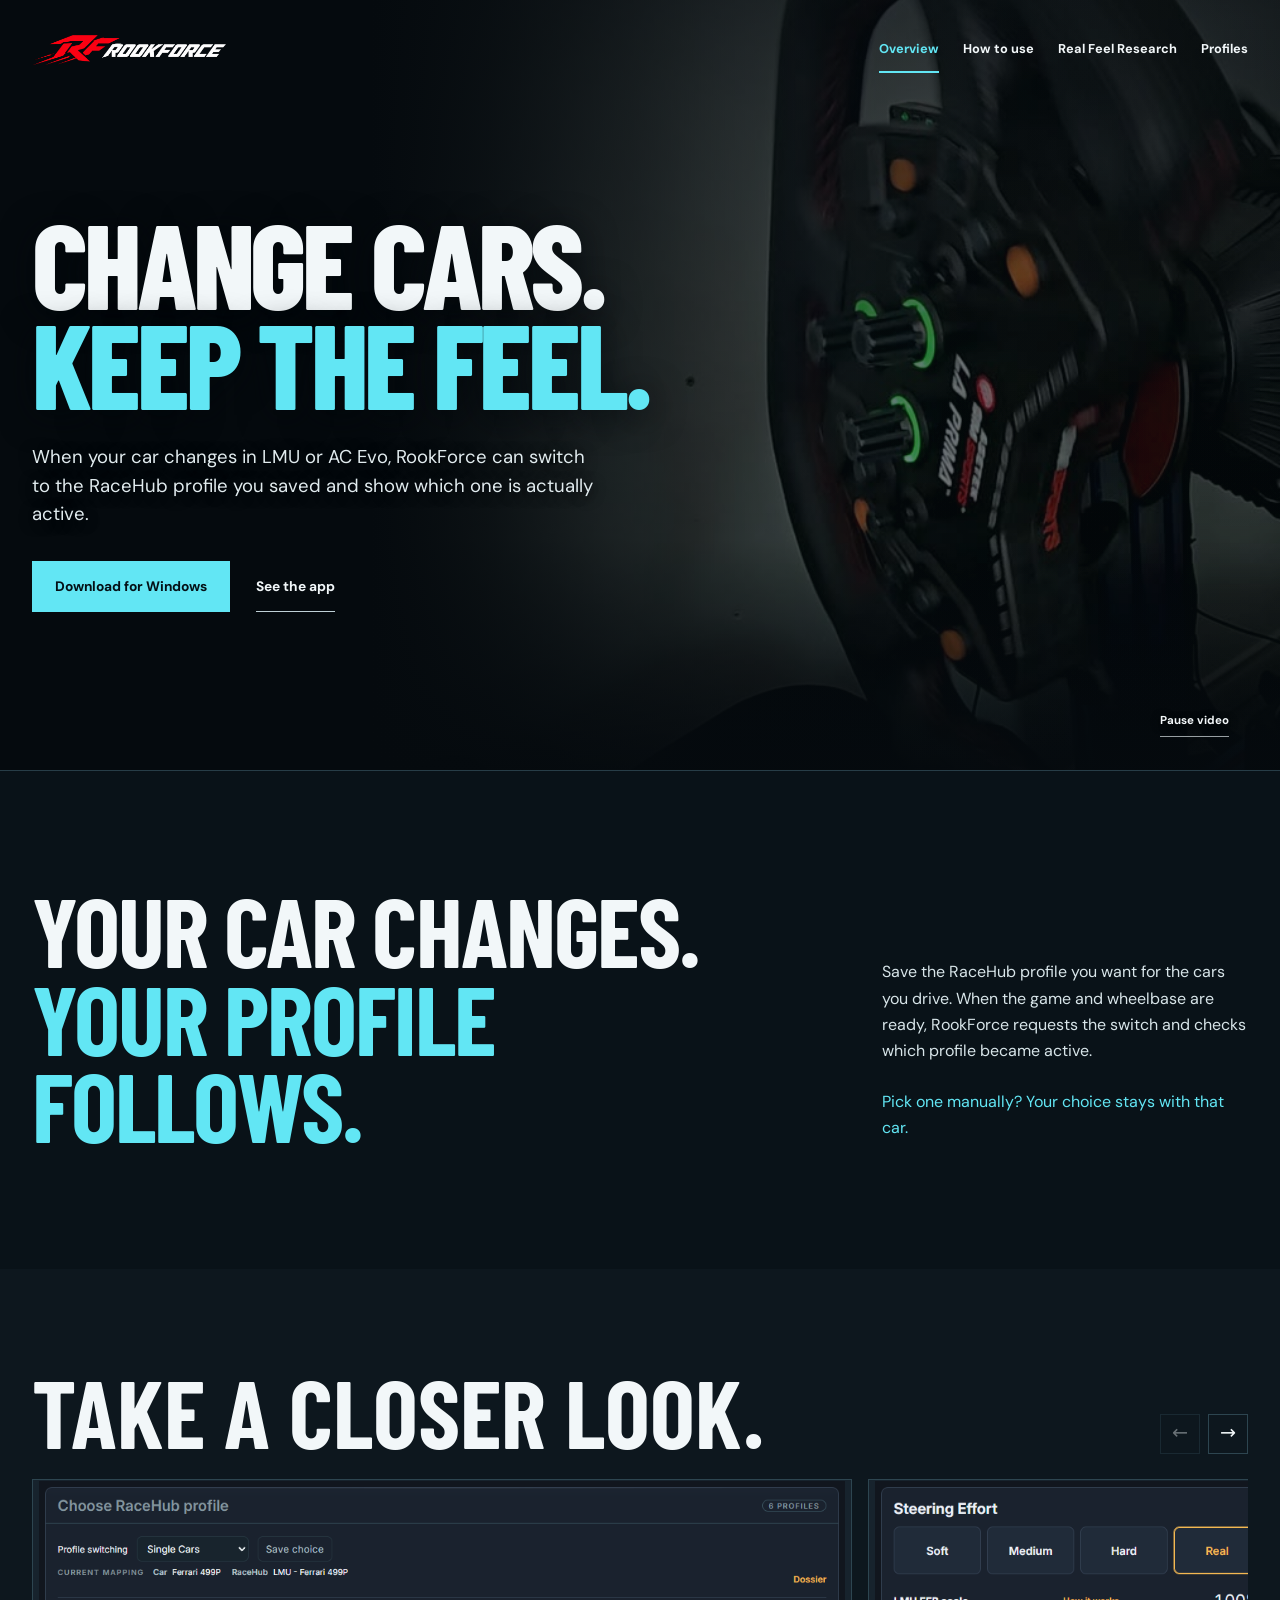
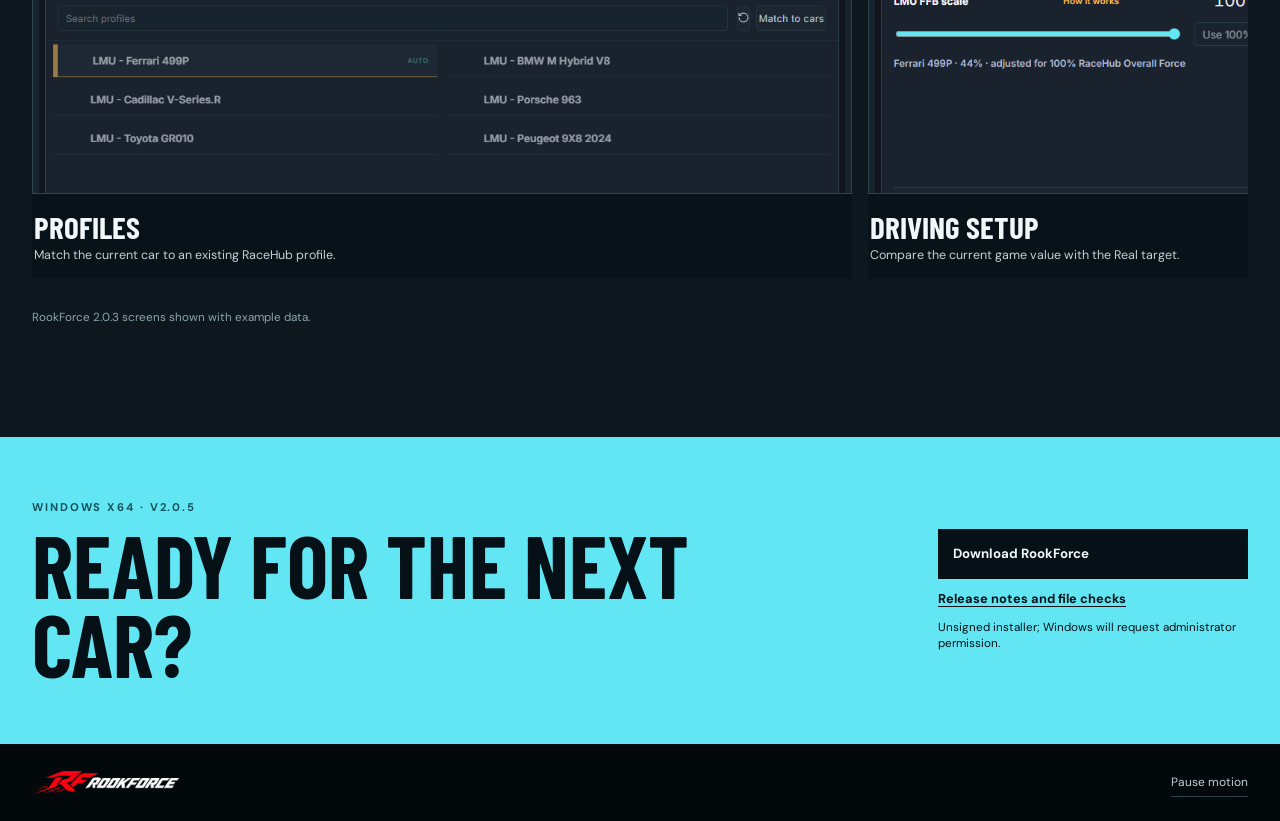
==== index.html @ 8b90cf7a "Release RookForce 2.0.5 download" ====
<!doctype html>
<html lang="en">
<head>
  <meta charset="utf-8">
  <meta name="viewport" content="width=device-width, initial-scale=1">
  <meta name="theme-color" content="#050a0e">
  <meta name="description" content="RookForce follows your car in LMU and AC Evo, switches to the RaceHub profile you saved when eligible, and checks what is active.">
  <title>RookForce — change cars, keep the feel</title>
  <link rel="icon" href="assets/favicon.svg" type="image/svg+xml">
  <link rel="stylesheet" href="styles.css">
  <link rel="stylesheet" href="research.css">
  <script src="story.js" defer></script>
</head>
<body>
  <a class="skip-link" href="#main">Skip to content</a>
  <header class="site-header">
    <div class="wrap header-inner">
      <a class="brand" href="#top" aria-label="RookForce, back to top"><img src="assets/rookforce-logo.png" width="1474" height="248" alt="RookForce"></a>
      <nav class="site-nav" aria-label="Main navigation"><a href="index.html" aria-current="page">Overview</a><a href="guide.html">How to use</a><a href="research.html">Real Feel Research</a><a href="profiles.html">Profiles</a></nav>
    </div>
  </header>

  <main id="main">
    <section class="hero" id="top" aria-labelledby="hero-title">
      <div class="hero-film">
        <video class="hero-video" muted loop playsinline preload="metadata" poster="assets/wheel-response-poster.jpg" aria-label="Owner-recorded steering wheel movement">
          <source src="assets/wheel-response-owner.mp4" type="video/mp4">
          Your browser cannot play this video.
        </video>
        <button class="film-toggle" type="button" aria-label="Play wheel video">Play video</button>
      </div>
      <div class="wrap hero-content">
        <div class="hero-copy">
          <h1 id="hero-title">Change cars.<br><em>Keep the feel.</em></h1>
          <p class="hero-summary">When your car changes in LMU or AC Evo, RookForce can switch to the RaceHub profile you saved and show which one is actually active.</p>
          <div class="hero-actions">
            <a class="button-primary" href="#download">Download for Windows</a>
            <a class="button-quiet" href="#workspace">See the app</a>
          </div>
        </div>
      </div>
    </section>

    <section class="switcher-section" id="auto-switcher" aria-labelledby="switcher-title">
      <div class="wrap switcher-inner">
        <h2 id="switcher-title">Your car changes.<br><em>Your profile follows.</em></h2>
        <div class="switcher-copy">
          <p>Save the RaceHub profile you want for the cars you drive. When the game and wheelbase are ready, RookForce requests the switch and checks which profile became active.</p>
          <p>Pick one manually? Your choice stays with that car.</p>
        </div>
      </div>
    </section>

    <section class="workspace-section" id="workspace" aria-labelledby="workspace-title">
      <div class="wrap">
        <div class="section-heading workspace-heading">
          <div><h2 id="workspace-title">Take a closer look.</h2></div>
          <div class="rail-controls">
            <button class="rail-button" type="button" data-direction="-1" aria-label="Previous screenshots">←</button>
            <button class="rail-button" type="button" data-direction="1" aria-label="Next screenshots">→</button>
          </div>
        </div>
        <div class="screenshot-rail" role="region" aria-label="RookForce screenshots" tabindex="0">
          <figure class="shot-card">
            <button class="shot-open" type="button" aria-label="View Profiles screenshot"><img src="assets/capture-profiles-2.0.3.png" width="1080" height="504" alt="Profiles screen with Single Cars selected and an example Ferrari 499P mapping" loading="lazy"></button>
            <figcaption><h3>Profiles</h3><p>Match the current car to an existing RaceHub profile.</p></figcaption>
          </figure>
          <figure class="shot-card">
            <button class="shot-open" type="button" aria-label="View Driving setup screenshot"><img src="assets/capture-driving-2.0.3.png" width="1080" height="504" alt="Driving setup showing Real steering effort and the LMU force feedback scale" loading="lazy"></button>
            <figcaption><h3>Driving setup</h3><p>Compare the current game value with the Real target.</p></figcaption>
          </figure>
          <figure class="shot-card">
            <button class="shot-open" type="button" aria-label="View Hardware screenshot"><img src="assets/capture-hardware-2.0.3.png" width="1080" height="498" alt="Hardware view showing connected devices and Forte wheelbase settings" loading="lazy"></button>
            <figcaption><h3>Hardware</h3><p>Check connected devices and wheelbase settings.</p></figcaption>
          </figure>
          <figure class="shot-card">
            <button class="shot-open" type="button" aria-label="View Game settings screenshot"><img src="assets/capture-game-settings-2.0.3.png" width="1080" height="316" alt="LMU Game settings with force feedback smoothing, CSV tools, and Overrides" loading="lazy"></button>
            <figcaption><h3>Game settings</h3><p>Review LMU values, edit recommendations via CSV, or set effect overrides.</p></figcaption>
          </figure>
        </div>
        <p class="gallery-note">RookForce 2.0.3 screens shown with example data.</p>
      </div>
    </section>

    <section class="download-section" id="download" aria-labelledby="download-title">
      <div class="wrap download-inner">
        <div><span class="download-eyebrow">Windows x64 · v2.0.5</span><h2 id="download-title">Ready for the next car?</h2></div>
        <div class="download-action">
          <a class="download-primary" href="https://github.com/convexrook2/RookForce-Releases/releases/download/v2.0.5/RookForce-Setup-2.0.5.exe">Download RookForce</a>
          <a class="release-link" href="https://github.com/convexrook2/RookForce-Releases/releases/tag/v2.0.5">Release notes and file checks</a>
          <p>Unsigned installer; Windows will request administrator permission.</p>
        </div>
      </div>
    </section>
  </main>
  <dialog class="image-modal" aria-labelledby="modal-title" aria-describedby="modal-description">
    <div class="modal-bar">
      <div><span class="eyebrow">Screenshot <span id="modal-count"></span></span><h2 id="modal-title"></h2></div>
      <button class="modal-close" type="button" aria-label="Close screenshot">×</button>
    </div>
    <div class="modal-image-stage"><img class="modal-image" alt=""></div>
    <div class="modal-bottom">
      <p id="modal-description"></p>
      <div class="modal-actions">
        <button class="modal-zoom" type="button" aria-pressed="false">Zoom in</button>
        <button class="modal-prev" type="button" aria-label="Previous screenshot">←</button>
        <button class="modal-next" type="button" aria-label="Next screenshot">→</button>
      </div>
    </div>
  </dialog>
  <footer class="site-footer">
    <div class="wrap footer-inner">
      <a class="footer-brand" href="#top" aria-label="RookForce, back to top"><img src="assets/rookforce-logo.png" width="1474" height="248" alt="RookForce"></a>
      <button class="motion-toggle" type="button" aria-pressed="false">Pause motion</button>
    </div>
  </footer>
</body>
</html>
---- styles.css ----
@font-face{font-family:'Barlow Condensed';src:url('assets/barlow-condensed-500.woff2') format('woff2');font-weight:500;font-display:swap}
@font-face{font-family:'Barlow Condensed';src:url('assets/barlow-condensed-600.woff2') format('woff2');font-weight:600;font-display:swap}
@font-face{font-family:'Barlow Condensed';src:url('assets/barlow-condensed-700.woff2') format('woff2');font-weight:700;font-display:swap}
@font-face{font-family:'Barlow Condensed';src:url('assets/barlow-condensed-800.woff2') format('woff2');font-weight:800;font-display:swap}
@font-face{font-family:'DM Sans';src:url('assets/dm-sans-latin.woff2') format('woff2');font-weight:400 700;font-display:swap}

:root{color-scheme:dark;--canvas:#050a0e;--surface:#0d171e;--line:#2d4550;--signal:#62e6f4;--text:#f2f7f9;--secondary:#bfd0d6;--muted:#8da5ae;--max:1320px;font-family:'DM Sans',system-ui,sans-serif}
*{box-sizing:border-box}
html{scroll-behavior:smooth}
body{min-width:320px;margin:0;overflow-x:hidden;background:var(--canvas);color:var(--text);line-height:1.5}
img{max-width:100%}
a{color:inherit}
button{font:inherit}
:focus-visible{outline:3px solid #a6f3fb;outline-offset:4px}
.skip-link{position:fixed;z-index:100;top:12px;left:12px;padding:10px 15px;transform:translateY(-160%);background:var(--signal);color:var(--canvas);font-weight:700}
.skip-link:focus{transform:none}
.wrap{width:min(var(--max),calc(100% - 64px));margin-inline:auto}
.eyebrow,.download-eyebrow{display:block;color:var(--signal);font-size:.7rem;font-weight:700;letter-spacing:.17em;text-transform:uppercase}
h1,h2,h3,p{margin-top:0}
h1,h2,h3{font-family:'Barlow Condensed','Arial Narrow',Impact,sans-serif;line-height:.9;text-transform:uppercase}
h1 em{color:var(--signal);font-style:normal}
.site-header{position:absolute;inset:0 0 auto;z-index:10}
.header-inner{display:flex;align-items:center;min-height:100px}
.brand{display:block;width:195px;flex:none}
.brand img,.footer-brand img{display:block;width:100%;height:auto}
.release-link:hover{color:#0a6874}

.hero{position:relative;isolation:isolate;overflow:hidden;background:#050a0e}
.hero-content{position:relative;z-index:2;display:flex;align-items:center;min-height:min(770px,95vh);padding-top:155px;padding-bottom:100px;pointer-events:none}
.hero-copy{max-width:970px;pointer-events:auto}
.hero h1{margin:0 0 30px;font-size:clamp(6.2rem,9.3vw,10.7rem);font-weight:800;letter-spacing:-.035em;line-height:.84;text-shadow:0 5px 35px #02070bcc}
.hero-summary{max-width:570px;margin-bottom:32px;color:#e1ebee;font-size:clamp(1.05rem,1.45vw,1.35rem);line-height:1.55;text-shadow:0 2px 14px #02070b}
.hero-actions{display:flex;flex-wrap:wrap;align-items:center;gap:26px}
.button-primary,.button-quiet{display:inline-flex;align-items:center;justify-content:center;min-height:51px;font-size:.86rem;font-weight:700;text-decoration:none}
.button-primary{padding:12px 23px;background:var(--signal);color:#041016}
.button-primary:hover{background:#a7f3fa}
.button-quiet{border-bottom:1px solid var(--secondary)}
.button-quiet:hover{border-color:var(--signal);color:var(--signal)}
.hero-film{position:absolute;z-index:0;inset:0 0 0 29%;overflow:hidden;background:#09151b}
.hero-film:after{content:'';position:absolute;inset:0;pointer-events:none;background:linear-gradient(90deg,#050a0e 0%,#050a0ed9 13%,#050a0e7a 38%,#050a0e24 70%),linear-gradient(0deg,#050a0eea 0%,transparent 30%,#050a0e70 100%)}
.hero-video{display:block;width:100%;height:100%;object-fit:cover;object-position:center 45%;opacity:.7}
.film-toggle{position:absolute;z-index:1;right:clamp(20px,4vw,80px);bottom:33px;padding:7px 0;border:0;border-bottom:1px solid #e1ebeeaa;background:transparent;color:var(--text);font-size:.72rem;font-weight:700;cursor:pointer;text-shadow:0 2px 9px #000}
.film-toggle:hover{border-color:var(--signal);color:var(--signal)}

.switcher-section{padding:115px 0 120px;border-top:1px solid #273d47;background:#091218}
.switcher-inner{display:grid;grid-template-columns:minmax(0,1.35fr) minmax(300px,.65fr);align-items:end;gap:7vw}
.switcher-inner h2{margin:0;font-size:clamp(4.8rem,7.6vw,8.8rem);letter-spacing:-.02em}
.switcher-inner h2 em{color:var(--signal);font-style:normal}
.switcher-copy{max-width:420px;padding-bottom:7px}
.switcher-copy p{margin:0;color:#d8e5e9;font-size:clamp(.96rem,1.25vw,1.14rem);line-height:1.65}
.switcher-copy p+p{margin-top:24px;color:var(--signal)}
.section-heading{display:flex;align-items:end;justify-content:space-between;gap:40px;margin-bottom:25px}
.section-heading h2{margin:0;font-size:clamp(4.8rem,7.4vw,8rem)}
.section-heading>p{max-width:445px;margin:0 0 4px;color:var(--secondary);font-size:.92rem;line-height:1.55}

.workspace-section{padding:100px 0 110px;background:#0d171e}
.workspace-heading{align-items:end}
.rail-controls{display:flex;align-items:center;gap:8px}
.rail-button{display:grid;place-items:center;width:40px;height:40px;border:1px solid var(--line);background:transparent;color:var(--text);font-size:1.2rem;cursor:pointer}
.rail-button:hover:not(:disabled){border-color:var(--signal);color:var(--signal)}
.rail-button:disabled{opacity:.4;cursor:default}
.screenshot-rail{display:flex;gap:16px;overflow-x:auto;overscroll-behavior-inline:contain;scroll-snap-type:x mandatory;scrollbar-color:var(--signal) #20343d;padding:0 0 18px}
.shot-card{flex:0 0 min(820px,calc(75% - 8px));min-width:0;margin:0;overflow:hidden;background:#081219;scroll-snap-align:start}
.shot-open{display:grid;place-items:center;width:100%;height:315px;overflow:hidden;border:1px solid var(--line);background:#17232d;cursor:zoom-in}
.shot-open:hover{outline:2px solid var(--signal);outline-offset:-2px}
.shot-card img{display:block;width:100%;max-height:100%;height:auto;object-fit:contain}
.shot-card figcaption{padding:19px 2px 15px}
.shot-card h3{margin:0 0 5px;font-size:1.95rem}
.shot-card p{margin:0;color:var(--secondary);font-size:.78rem;line-height:1.45}
.gallery-note{margin:12px 0 0;color:var(--muted);font-size:.73rem}

.image-modal{width:min(1450px,calc(100vw - 32px));max-width:none;max-height:calc(100dvh - 32px);margin:auto;padding:0;overflow:hidden;border:1px solid #6a8b95;background:#09151b;color:var(--text);box-shadow:0 30px 110px #000c}
.image-modal::backdrop{background:#02070bdc;backdrop-filter:blur(8px)}
.modal-bar,.modal-bottom{display:flex;align-items:center;justify-content:space-between;gap:20px;padding:16px 20px}
.modal-bar{border-bottom:1px solid var(--line)}
.modal-bar h2{margin:7px 0 0;font-size:2rem}
.modal-close,.modal-actions button{display:grid;place-items:center;min-width:40px;min-height:40px;padding:5px 10px;border:1px solid var(--line);background:#13252d;color:var(--text);cursor:pointer}
.modal-close{font-size:1.7rem;line-height:1}
.modal-close:hover,.modal-actions button:hover{border-color:var(--signal);color:var(--signal)}
.modal-image-stage{display:flex;align-items:center;justify-content:center;max-height:calc(100dvh - 205px);overflow:auto;background:#050c10}
.modal-image{display:block;width:auto;max-width:100%;max-height:calc(100dvh - 205px);height:auto;object-fit:contain}
.image-modal.is-zoomed .modal-image-stage{justify-content:flex-start}
.image-modal.is-zoomed .modal-image{width:max(950px,100%);max-width:none;max-height:none}
.modal-bottom{border-top:1px solid var(--line)}
.modal-bottom p{margin:0;color:var(--secondary);font-size:.8rem}
.modal-actions{display:flex;gap:8px;flex:none}
.modal-actions .modal-zoom{padding-inline:14px;font-size:.74rem}

.download-section{padding:62px 0;background:var(--signal);color:#051116}
.download-inner{display:grid;grid-template-columns:minmax(0,1fr) auto;align-items:center;gap:35px}
.download-eyebrow{color:#14535b}
.download-inner h2{max-width:800px;margin:10px 0 0;font-size:clamp(3.8rem,6.8vw,7rem)}
.download-action{display:flex;flex-direction:column;align-items:start;gap:10px;max-width:310px}
.download-primary{display:flex;align-items:center;justify-content:space-between;gap:25px;width:100%;min-height:50px;padding:10px 15px;background:#051116;color:var(--text);font-size:.83rem;font-weight:700;text-decoration:none}
.download-primary:hover{background:#21404a}
.release-link{font-size:.8rem;font-weight:700;text-underline-offset:3px}
.download-action p{margin:0;font-size:.73rem;line-height:1.4}
.site-footer{padding:24px 0;background:#03080b}
.footer-inner{display:flex;align-items:center;gap:24px}
.footer-brand{display:block;width:148px;flex:none}
.motion-toggle{margin-left:auto;padding:5px 0;border:0;border-bottom:1px solid var(--line);background:transparent;color:var(--secondary);font-size:.75rem;cursor:pointer}
.motion-toggle:hover{color:var(--signal)}
.motion-toggle:disabled{cursor:default;color:var(--muted)}
html.motion-off *{animation-duration:.01ms!important;transition-duration:.01ms!important;scroll-behavior:auto!important}

@media(max-width:1000px){
  .hero h1{font-size:clamp(5.8rem,9.7vw,7.8rem)}
  .switcher-inner{grid-template-columns:1fr;gap:25px}
  .switcher-copy{max-width:700px}
  .shot-card{flex-basis:min(750px,75%)}
}
@media(max-width:760px){
  .wrap{width:calc(100% - 38px)}
  .header-inner{min-height:68px}
  .brand{width:150px}
  .hero-content{min-height:720px;padding-top:130px;padding-bottom:110px}
  .hero-film{inset:0}
  .hero-film:after{background:linear-gradient(90deg,#050a0ed6,#050a0e75 85%),linear-gradient(0deg,#050a0ef5,transparent 50%,#050a0e85)}
  .hero-video{object-position:58% center;opacity:.5}
  .hero h1{font-size:clamp(5.2rem,12vw,7rem)}
  .film-toggle{bottom:22px}
  .section-heading{align-items:start;flex-direction:column;gap:12px}
  .section-heading>p{max-width:630px}
  .switcher-section,.workspace-section{padding:80px 0}
  .shot-card{flex-basis:min(620px,85vw)}
  .shot-open{height:250px}
  .download-inner{grid-template-columns:1fr;gap:20px}
  .download-action{max-width:none}
}
@media(max-width:430px){
  .wrap{width:calc(100% - 28px)}
  .brand{width:133px}
  .hero-content{min-height:690px;padding-top:108px;padding-bottom:105px}
  .hero h1{font-size:clamp(4.65rem,16vw,5.5rem)}
  .hero-summary{max-width:340px;font-size:.98rem}
  .hero-actions{gap:16px}
  .button-primary{padding-inline:16px}
  .film-toggle{right:14px;bottom:18px}
  .switcher-section,.workspace-section{padding:65px 0}
  .switcher-inner h2{font-size:clamp(4rem,14vw,5.7rem)}
  .switcher-copy p{font-size:.94rem}
  .section-heading h2{font-size:clamp(4.2rem,15vw,5.6rem)}
  .rail-controls{width:100%;justify-content:flex-end}
  .shot-card{flex-basis:86vw}
  .shot-open{height:180px}
  .shot-card figcaption{padding:13px}
  .shot-card h3{font-size:1.6rem}
  .shot-card p{font-size:.72rem}
  .gallery-note{font-size:.69rem}
  .download-section{padding:48px 0}
  .download-inner h2{font-size:clamp(3.7rem,15vw,5.6rem)}
  .footer-inner{flex-wrap:wrap;gap:12px}
  .motion-toggle{margin-left:0}
}
@media(max-width:360px){
  .hero h1{font-size:4.15rem}
  .switcher-inner h2,.section-heading h2{font-size:3.7rem}
  .download-inner h2{font-size:3.35rem}
}
@media(max-width:600px){
  .image-modal{width:calc(100vw - 16px);max-height:calc(100dvh - 16px)}
  .modal-bar,.modal-bottom{padding:10px 12px}
  .modal-bar h2{font-size:1.6rem}
  .modal-bottom{align-items:flex-start;flex-direction:column;gap:10px}
  .modal-image-stage{max-height:calc(100dvh - 210px)}
  .modal-image{max-height:calc(100dvh - 210px)}
  .modal-actions{width:100%;justify-content:flex-end}
}
@media(prefers-reduced-motion:reduce){html{scroll-behavior:auto}*,*:before,*:after{animation-duration:.01ms!important;transition-duration:.01ms!important}}
---- research.css ----
.site-nav{display:flex;align-items:center;flex-wrap:wrap;justify-content:flex-end;gap:0 24px;margin-left:auto;font-size:.8rem;font-weight:700}
.site-nav a{padding:12px 0;text-decoration:none;border-bottom:2px solid transparent}
.site-nav a:hover,.site-nav a[aria-current="page"]{color:var(--signal);border-color:var(--signal)}
@media(max-width:760px){.header-inner{flex-wrap:wrap;gap:8px;padding-top:18px;padding-bottom:12px}.site-nav{width:100%;justify-content:space-between;margin-left:0}}
.research-page .site-header{position:relative;border-top:3px solid #ee313b;border-bottom:1px solid #263c47;background:#071016}
.research-main{padding-bottom:88px}
.research-intro{display:grid;grid-template-columns:minmax(0,1.4fr) minmax(0,.65fr);gap:7vw;padding:72px 0 66px;align-items:center}
.research-intro h1{font-size:clamp(5.8rem,8.8vw,9.8rem);line-height:.84;letter-spacing:-.035em;margin:23px 0 30px}
.research-intro h1 em{font-style:normal;color:var(--signal)}
.research-lead{max-width:650px;font-size:clamp(1.14rem,1.6vw,1.4rem);line-height:1.5;margin-bottom:16px}
.research-deck{max-width:620px;color:var(--secondary);font-size:.95rem}
.research-jumps{display:flex;flex-wrap:wrap;gap:12px 24px;font-size:.82rem;font-weight:700;margin-top:28px}
.research-jumps a,.research-example a,.disclosure-body a,.source-list a{text-underline-offset:4px;color:var(--signal)}
.research-principle{border-left:1px solid #38505c;padding:26px 0 0 30px}
.research-principle>div{display:flex;gap:18px;margin-top:23px}
.principle-number{font-family:'Barlow Condensed',sans-serif;color:var(--signal);font-size:1.7rem;line-height:1}
.research-principle p{font-size:.81rem;color:var(--secondary);margin:0;line-height:1.55}
.research-principle strong{display:block;margin-bottom:3px;color:var(--text);font-size:.89rem}
.research-principle .snapshot-note{margin-top:28px;border-top:1px solid var(--line);padding-top:18px;font-size:.74rem;color:var(--muted)}
.research-cars,.research-method,.research-sources{border-top:1px solid var(--line);padding-top:38px;scroll-margin-top:20px}
.research-section-heading{display:flex;justify-content:space-between;align-items:end;gap:30px;margin-bottom:25px}
.research-section-heading h2{font-size:clamp(2.8rem,4vw,4.6rem);margin:12px 0 0;letter-spacing:-.015em}
.research-section-heading>p{max-width:440px;margin:0;color:var(--secondary);font-size:.82rem}
.research-filters{display:grid;grid-template-columns:1.4fr .7fr 1fr;gap:14px}
.research-filters label{display:grid;gap:7px;color:var(--secondary);font-size:.75rem;font-weight:700}
.research-filters input,.research-filters select{width:100%;min-width:0;min-height:44px;padding:10px 12px;background:#0e1c25;border:1px solid #46616f;color:var(--text);font:inherit;font-size:.85rem;border-radius:0}
.research-status,.research-caption{font-size:.75rem;color:var(--muted);margin:16px 0}
.car-workspace{display:grid;grid-template-columns:minmax(0,1.06fr) minmax(0,1fr);gap:20px;align-items:start}
.car-library{max-height:525px;overflow:auto;scrollbar-color:var(--signal) #152b36;border:1px solid var(--line);background:#09141c}
.car-table{width:100%;border-collapse:collapse;font-size:.77rem;text-align:left}
.car-table th{position:sticky;top:0;z-index:1;background:#142631;color:var(--secondary);font-size:.69rem;letter-spacing:.04em;padding:13px 14px;font-weight:700}
.car-table td{padding:12px 14px;border-bottom:1px solid #203743;vertical-align:middle}
.car-table td:nth-child(2){font-weight:700;font-size:.96rem;white-space:nowrap}
.car-table tr.is-selected{background:#183541}
.car-table tr.is-selected td:nth-child(2){color:var(--signal)}
.car-select{display:block;text-align:left;font:inherit;font-weight:700;line-height:1.35;color:var(--text);background:transparent;border:0;padding:2px 0;cursor:pointer;text-decoration:underline;text-decoration-color:#456370;text-underline-offset:4px}
.car-select:hover{text-decoration-color:var(--signal);color:var(--signal)}
.car-class{display:block;margin-top:5px;color:var(--muted);font-size:.65rem}
.evidence-tag{display:block;font-size:.66rem;line-height:1.4;color:#c8d5db}
.evidence-tag.documented{color:#85e4ef}
.evidence-tag.related{color:#f4cfa1}
.car-library>p{padding:20px;font-size:.9rem}
.car-detail{position:relative;min-height:525px;padding:26px;background:linear-gradient(140deg,#142734,#0c1922 75%);border:1px solid #3b5765;border-top:3px solid var(--signal)}
.car-detail h3{margin:12px 0 8px;font-size:clamp(2rem,3vw,3rem);line-height:1;letter-spacing:-.01em}
.car-detail p{font-size:.82rem;color:var(--secondary);line-height:1.6}
.car-detail .car-fact{color:var(--text);font-size:.94rem;margin:20px 0 12px}
.car-detail a{color:var(--signal);text-underline-offset:4px}
.car-detail .base-line{display:flex;align-items:center;gap:18px;padding:18px 0;border-top:1px solid #355363;border-bottom:1px solid #355363;margin:20px 0}
.base-number{font-family:'Barlow Condensed',sans-serif;font-size:4.8rem;line-height:.8;font-weight:700;color:var(--signal)}
.base-number small{font-size:1.7rem}
.base-line p{margin:0;font-size:.73rem;max-width:260px}
.base-line strong{color:var(--text);display:block;font-size:.81rem;margin-bottom:4px}
.car-detail .car-disclosure{border-top:1px solid #355363;margin-top:20px}
.car-detail .car-disclosure summary{padding:16px 0;font-size:.78rem}
.car-detail dl{display:grid;grid-template-columns:repeat(3,minmax(0,1fr));gap:15px;margin:0 0 20px}
.car-detail dt{font-size:.65rem;color:var(--muted)}
.car-detail dd{font-size:1.04rem;font-weight:700;margin:4px 0 0}
.car-detail .detail-label{display:block;font-size:.7rem;color:var(--signal);font-weight:700;margin:18px 0 4px}
.car-detail .history-line{font-size:.8rem;color:var(--text);border-left:2px solid var(--signal);padding-left:12px}
.car-detail .car-differences{color:#f4cfa1}
.research-example{display:grid;grid-template-columns:minmax(0,.8fr) minmax(0,1.1fr);gap:7vw;margin:70px 0;align-items:center}
.research-example h2{font-size:clamp(3.5rem,5.2vw,6rem);line-height:.87;margin:17px 0 22px}
.research-example>div>p{max-width:445px;color:var(--secondary);font-size:.9rem}
.research-example>div>a{font-size:.8rem}
.calculation-card{background:#0e1e28;border:1px solid #395668;padding:30px}
.calculation-inputs{display:grid;grid-template-columns:repeat(3,minmax(0,1fr));gap:15px;margin-top:28px}
.calculation-inputs>div>span{display:block;font-size:.7rem;color:var(--secondary);margin-bottom:12px}
.calculation-inputs strong{font-family:'Barlow Condensed',sans-serif;font-size:3rem;font-weight:600;line-height:1}
.calculation-inputs strong span{font-size:1.1rem;margin-left:5px;color:var(--secondary)}
.calculation-equation{margin:24px 0;padding:18px 0;border-top:1px solid #34505e;border-bottom:1px solid #34505e}
.calculation-equation>span{font-size:.72rem;color:var(--secondary)}
.calculation-equation p{font-size:1.04rem;margin:8px 0 0;font-variant-numeric:tabular-nums;overflow-wrap:anywhere}
.calculation-result{display:flex;gap:24px;align-items:center}
.calculation-result>strong{font-family:'Barlow Condensed',sans-serif;font-size:5.7rem;line-height:.85;color:var(--signal)}
.calculation-result>strong>span{font-size:2rem}
.calculation-result p{font-size:.86rem;margin:0}
.calculation-result p span{color:var(--secondary);font-size:.73rem}
.calculation-card .calculation-note{font-size:.72rem;color:var(--muted);margin:24px 0 0}
.research-method details{border-bottom:1px solid var(--line)}
.research-page summary{cursor:pointer;font-weight:700;line-height:1.5}
.research-method summary{padding:21px 0;font-size:.94rem}
.research-page summary:hover{color:var(--signal)}
.research-page details[open]>summary{color:var(--signal)}
.disclosure-body{padding:0 0 24px;max-width:1050px;color:var(--secondary);font-size:.86rem;line-height:1.7}
.disclosure-body p:last-child{margin-bottom:0}
.disclosure-body strong{color:var(--text)}
.disclosure-body .formula{background:#142832;color:var(--text);padding:18px;overflow-wrap:anywhere;font-size:.89rem}
.control-grid{display:grid;grid-template-columns:repeat(3,minmax(0,1fr));gap:26px 34px;padding-top:8px}
.control-grid h3{font-size:1.6rem;margin-bottom:12px;color:var(--text)}
.control-grid p{margin-bottom:9px;font-size:.8rem}
.control-grid a{font-size:.74rem}
.research-timeline{padding-left:23px;margin:0;max-width:900px}
.research-timeline li{padding:0 0 19px 12px}
.research-timeline strong{display:block;margin-bottom:5px}
.research-sources{margin-top:55px}
.source-intro{font-size:.83rem;color:var(--secondary);max-width:900px;margin-bottom:25px}
.source-list{display:grid;grid-template-columns:repeat(2,minmax(0,1fr));gap:12px;align-items:start}
.source-list details{padding:15px 18px;border:1px solid var(--line);background:#0b1922;scroll-margin-top:20px}
.source-list summary{font-size:.8rem}
.source-list .source-body{padding-top:15px;font-size:.75rem;color:var(--secondary);overflow-wrap:anywhere}
.source-list .source-body p{margin-bottom:13px}
.source-list .source-body strong{color:var(--text)}
.source-list .source-meta{font-size:.68rem;color:var(--muted)}
.research-footer-link{font-size:.73rem;color:var(--secondary);text-underline-offset:4px;margin-left:auto}
.sr-only{position:absolute;width:1px;height:1px;padding:0;margin:-1px;overflow:hidden;clip:rect(0,0,0,0);white-space:nowrap;border:0}
@media(max-width:1000px){.research-intro{gap:35px;grid-template-columns:1.2fr .8fr}.car-workspace{grid-template-columns:1fr}.car-library{max-height:350px}.car-detail{min-height:0}.research-section-heading{align-items:start;flex-direction:column;gap:18px}.research-section-heading>p{max-width:650px}.research-example{gap:32px}.research-principle{padding-left:22px}}
@media(max-width:760px){.site-nav{gap:14px;font-size:.69rem}.research-intro{grid-template-columns:1fr;padding:44px 0;gap:34px}.research-intro h1{font-size:clamp(5.3rem,16vw,7.7rem)}.research-principle{padding:20px;border-left:0;border:1px solid var(--line)}.research-principle>div{margin-top:16px}.research-principle .snapshot-note{margin-top:20px}.research-filters{grid-template-columns:1fr 1fr}.research-filters label:first-child{grid-column:1/-1}.research-filters select{font-size:.77rem;padding:10px 7px}.car-table td,.car-table th{padding:12px 9px}.car-table{font-size:.73rem}.car-detail{padding:22px}.research-example{grid-template-columns:1fr;margin:48px 0}.calculation-card{padding:24px}.research-example h2 br{display:none}.control-grid,.source-list{grid-template-columns:1fr}.research-main{padding-bottom:50px}.research-footer-link{margin-left:0}.research-page .footer-inner{flex-wrap:wrap}.research-page .footer-brand{width:135px}}
@media(max-width:430px){.site-nav{gap:11px;font-size:.63rem}.header-inner .brand{width:128px}.research-page .eyebrow{font-size:.64rem;letter-spacing:.1em}.research-intro h1{font-size:5.2rem}.research-lead{font-size:1.09rem}.research-filters{gap:12px 9px}.car-table td:nth-child(3),.car-table th:nth-child(3){width:95px}.car-detail dl{grid-template-columns:repeat(2,minmax(0,1fr))}.calculation-inputs{gap:9px}.calculation-inputs>div>span{font-size:.64rem}.calculation-inputs strong{font-size:2.6rem}.calculation-card{padding:20px}.base-number{font-size:4rem}}
@media(prefers-reduced-motion:reduce){.research-page{scroll-behavior:auto}.research-page *{animation:none!important;transition:none!important}}
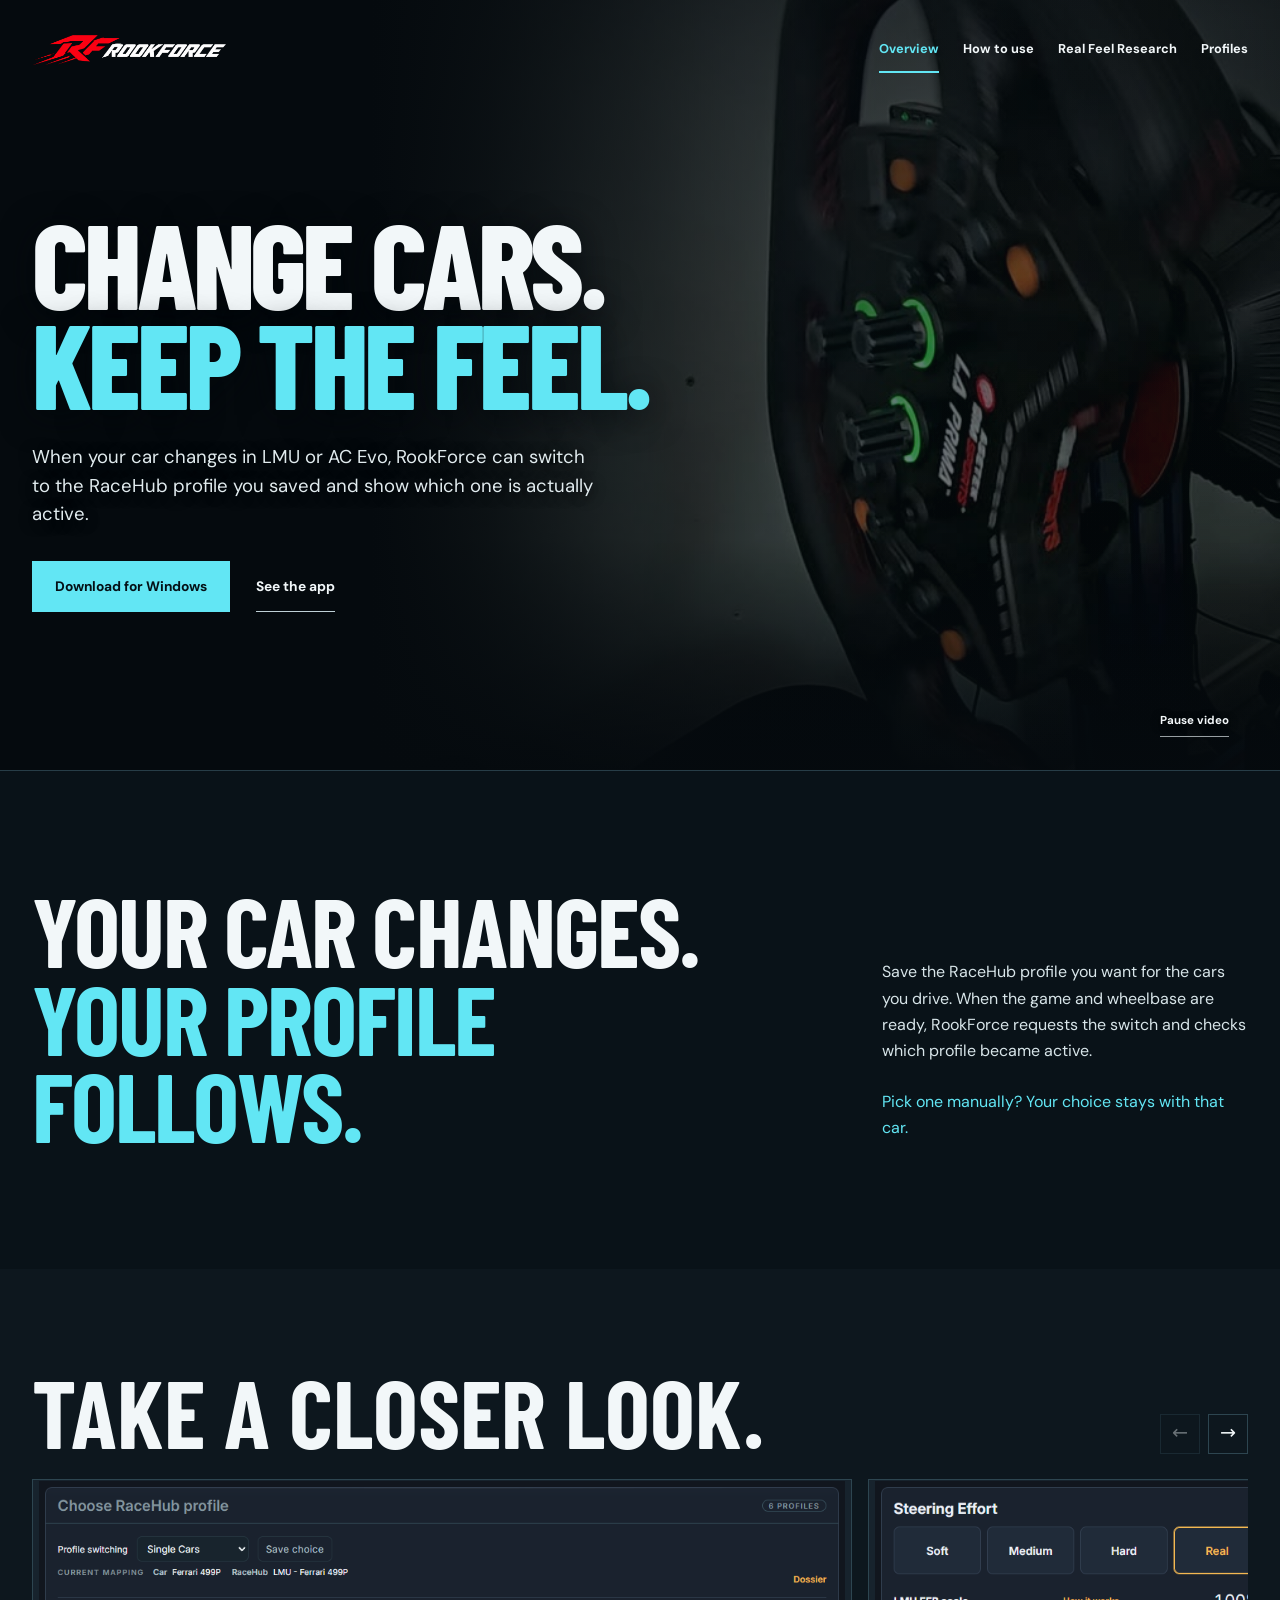
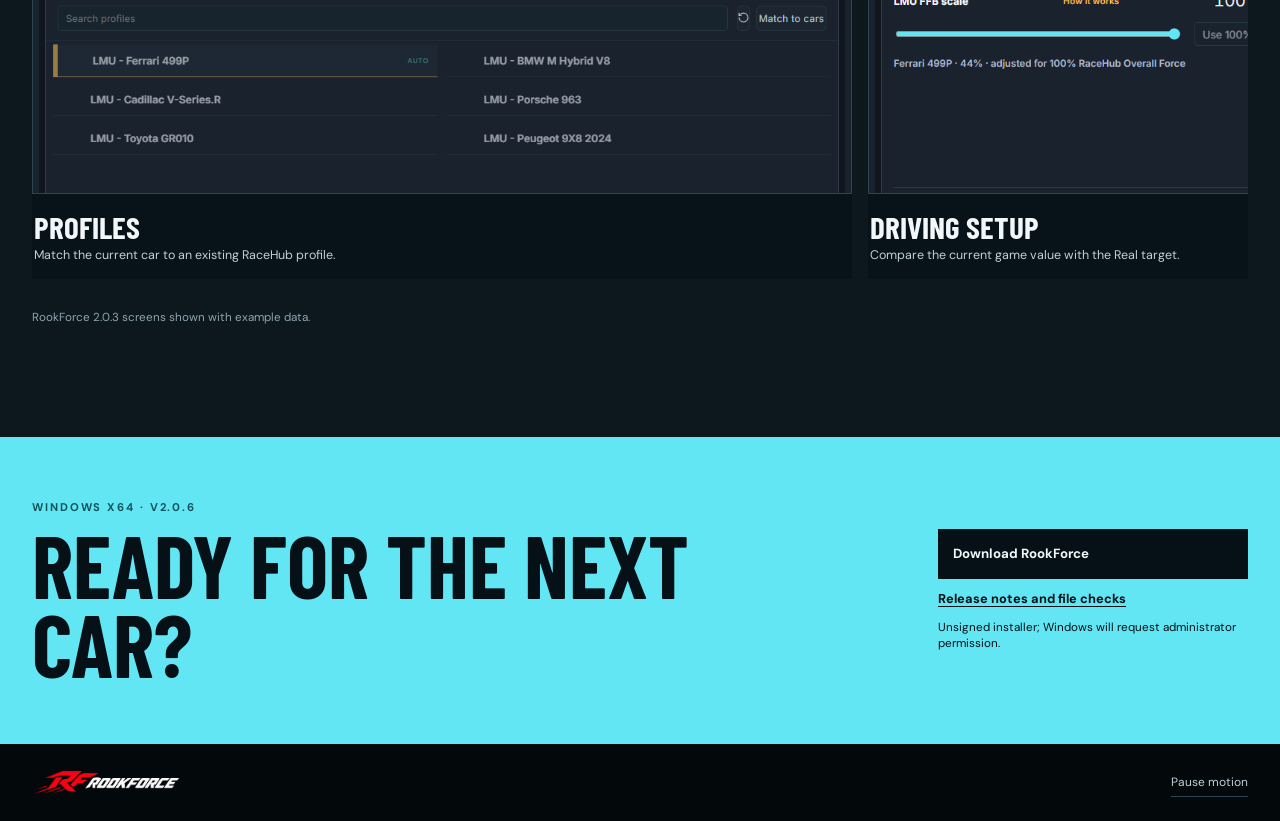
==== commit f6e0f691: "Update stable RookForce download to 2.0.6" ====
--- a/index.html
+++ b/index.html
@@ -84,10 +84,10 @@
 
     <section class="download-section" id="download" aria-labelledby="download-title">
       <div class="wrap download-inner">
-        <div><span class="download-eyebrow">Windows x64 · v2.0.5</span><h2 id="download-title">Ready for the next car?</h2></div>
+        <div><span class="download-eyebrow">Windows x64 · v2.0.6</span><h2 id="download-title">Ready for the next car?</h2></div>
         <div class="download-action">
-          <a class="download-primary" href="https://github.com/convexrook2/RookForce-Releases/releases/download/v2.0.5/RookForce-Setup-2.0.5.exe">Download RookForce</a>
-          <a class="release-link" href="https://github.com/convexrook2/RookForce-Releases/releases/tag/v2.0.5">Release notes and file checks</a>
+          <a class="download-primary" href="https://github.com/convexrook2/RookForce-Releases/releases/download/v2.0.6/RookForce-Setup-2.0.6.exe">Download RookForce</a>
+          <a class="release-link" href="https://github.com/convexrook2/RookForce-Releases/releases/tag/v2.0.6">Release notes and file checks</a>
           <p>Unsigned installer; Windows will request administrator permission.</p>
         </div>
       </div>
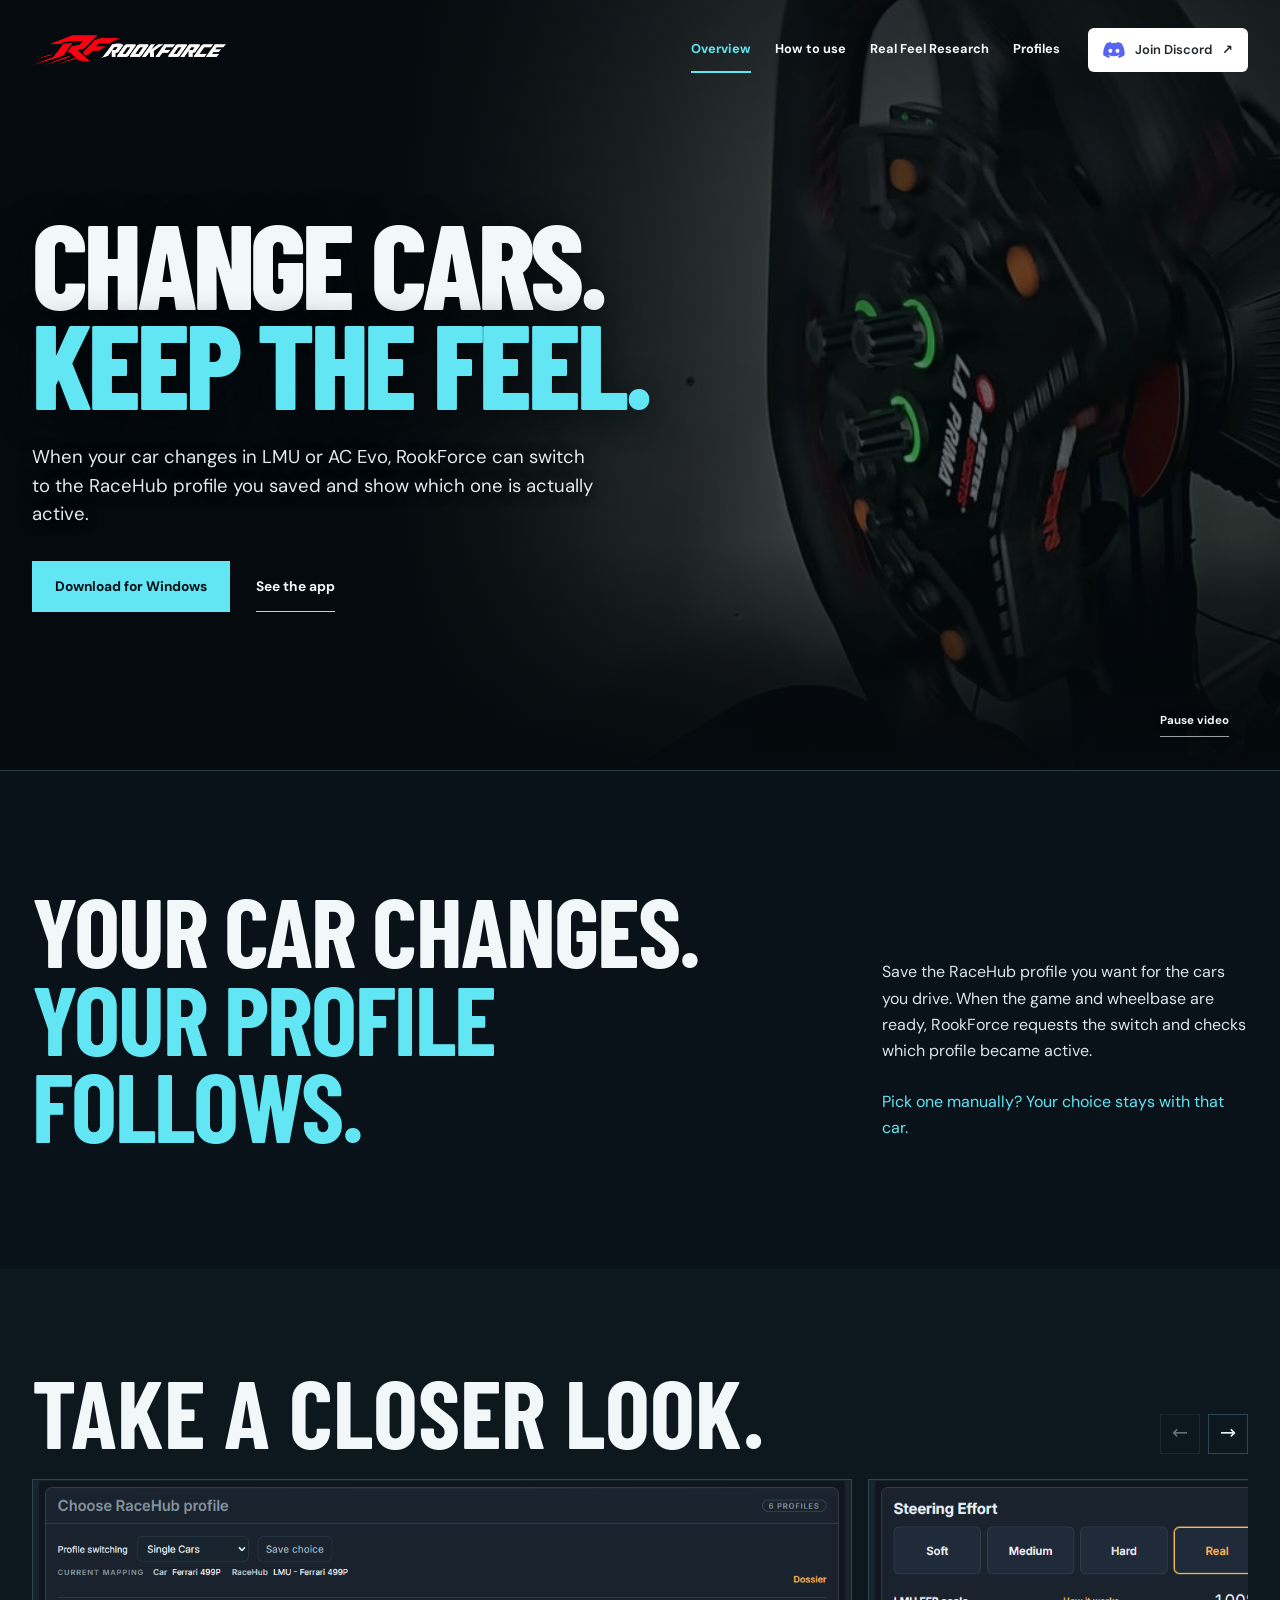
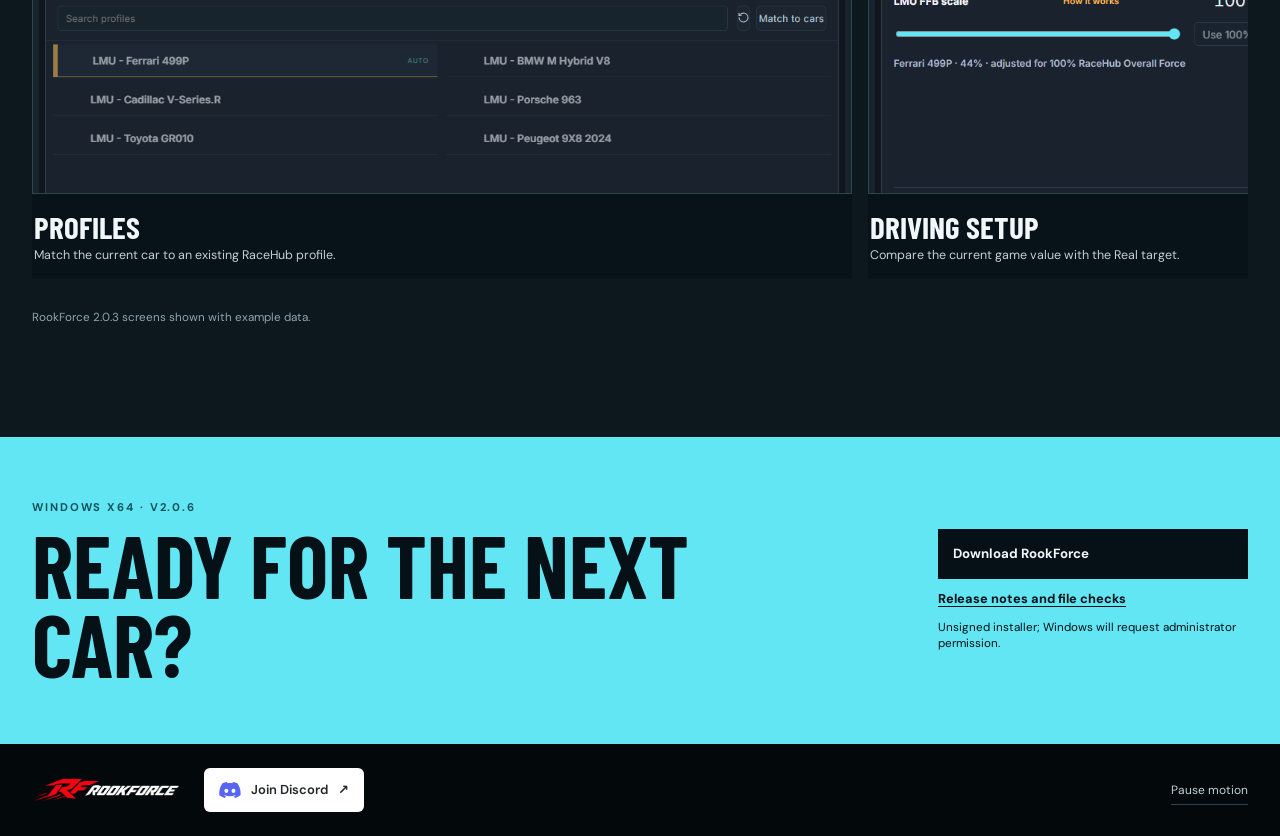
==== commit 41234343: "Add shared Discord community links" ====
--- a/index.html
+++ b/index.html
@@ -10,13 +10,14 @@
   <link rel="stylesheet" href="styles.css">
   <link rel="stylesheet" href="research.css">
   <script src="story.js" defer></script>
+  <link rel="stylesheet" href="community.css">
 </head>
 <body>
   <a class="skip-link" href="#main">Skip to content</a>
   <header class="site-header">
     <div class="wrap header-inner">
       <a class="brand" href="#top" aria-label="RookForce, back to top"><img src="assets/rookforce-logo.png" width="1474" height="248" alt="RookForce"></a>
-      <nav class="site-nav" aria-label="Main navigation"><a href="index.html" aria-current="page">Overview</a><a href="guide.html">How to use</a><a href="research.html">Real Feel Research</a><a href="profiles.html">Profiles</a></nav>
+      <nav class="site-nav" aria-label="Main navigation"><a href="index.html" aria-current="page">Overview</a><a href="guide.html">How to use</a><a href="research.html">Real Feel Research</a><a href="profiles.html">Profiles</a><a class="discord-link" href="https://discord.gg/UPVYArKnkH" target="_blank" rel="noopener noreferrer" aria-label="Join Rook Driving Suite Community on Discord (opens in a new tab)"><img src="assets/discord-mark.svg" width="22" height="17" alt="" aria-hidden="true">Join Discord<span aria-hidden="true">↗</span></a></nav>
     </div>
   </header>
 
@@ -111,6 +112,7 @@
   <footer class="site-footer">
     <div class="wrap footer-inner">
       <a class="footer-brand" href="#top" aria-label="RookForce, back to top"><img src="assets/rookforce-logo.png" width="1474" height="248" alt="RookForce"></a>
+      <a class="discord-link" href="https://discord.gg/UPVYArKnkH" target="_blank" rel="noopener noreferrer" aria-label="Join Rook Driving Suite Community on Discord (opens in a new tab)"><img src="assets/discord-mark.svg" width="22" height="17" alt="" aria-hidden="true">Join Discord<span aria-hidden="true">↗</span></a>
       <button class="motion-toggle" type="button" aria-pressed="false">Pause motion</button>
     </div>
   </footer>
--- a/community.css
+++ b/community.css
@@ -0,0 +1,46 @@
+/* Discord community link; the mark is the unmodified official brand asset. */
+.discord-link,
+.site-nav .discord-link,
+.footer-meta .discord-link {
+  display: inline-flex;
+  align-items: center;
+  justify-content: center;
+  gap: 10px;
+  min-height: 44px;
+  padding: 10px 14px;
+  border: 1px solid transparent;
+  border-radius: 6px;
+  background: #fff;
+  color: #23272a;
+  font: inherit;
+  font-size: 13px;
+  font-weight: 600;
+  line-height: 1.3;
+  text-decoration: none;
+  white-space: nowrap;
+}
+.discord-link img { flex: none; width: 22px; height: 17px; margin: 0; object-fit: contain; }
+.discord-link:hover,
+.site-nav .discord-link:hover { background: #e0e3ff; color: #23272a; border-color: #5865f2; }
+.discord-link:active,
+.site-nav .discord-link:active { background: #cdd3ff; color: #23272a; }
+.discord-link:focus-visible { outline: 3px solid #9aa5ff; outline-offset: 4px; }
+.site-nav .discord-link { margin-left: 4px; }
+.tour-header nav { flex-wrap: wrap; }
+@media (max-width: 1100px) {
+  .masthead-note { display: none; }
+}
+@media (max-width: 760px) {
+  .masthead { display: grid; grid-template-columns: minmax(0, 1fr) auto; gap: 8px 16px; }
+  .masthead .wordmark { grid-column: 1; grid-row: 1; width: 100%; max-width: 190px; }
+  .masthead .index-trigger { grid-column: 2; grid-row: 1; justify-self: end; margin-left: 0; }
+  .masthead .welcome-link { grid-column: 1; grid-row: 2; justify-self: start; }
+  .masthead .discord-link { grid-column: 2; grid-row: 2; }
+  .opening { padding-top: 164px; }
+  .site-header .header-inner { position: relative; }
+  .site-header .brand { display: flex; align-items: center; min-height: 44px; }
+  .site-nav .discord-link { position: absolute; top: 18px; right: 0; margin-left: 0; }
+  .hero-content { padding-top: 144px; }
+  .footer-inner { flex-wrap: wrap; }
+}
+@media print { .discord-link { display: none !important; } }
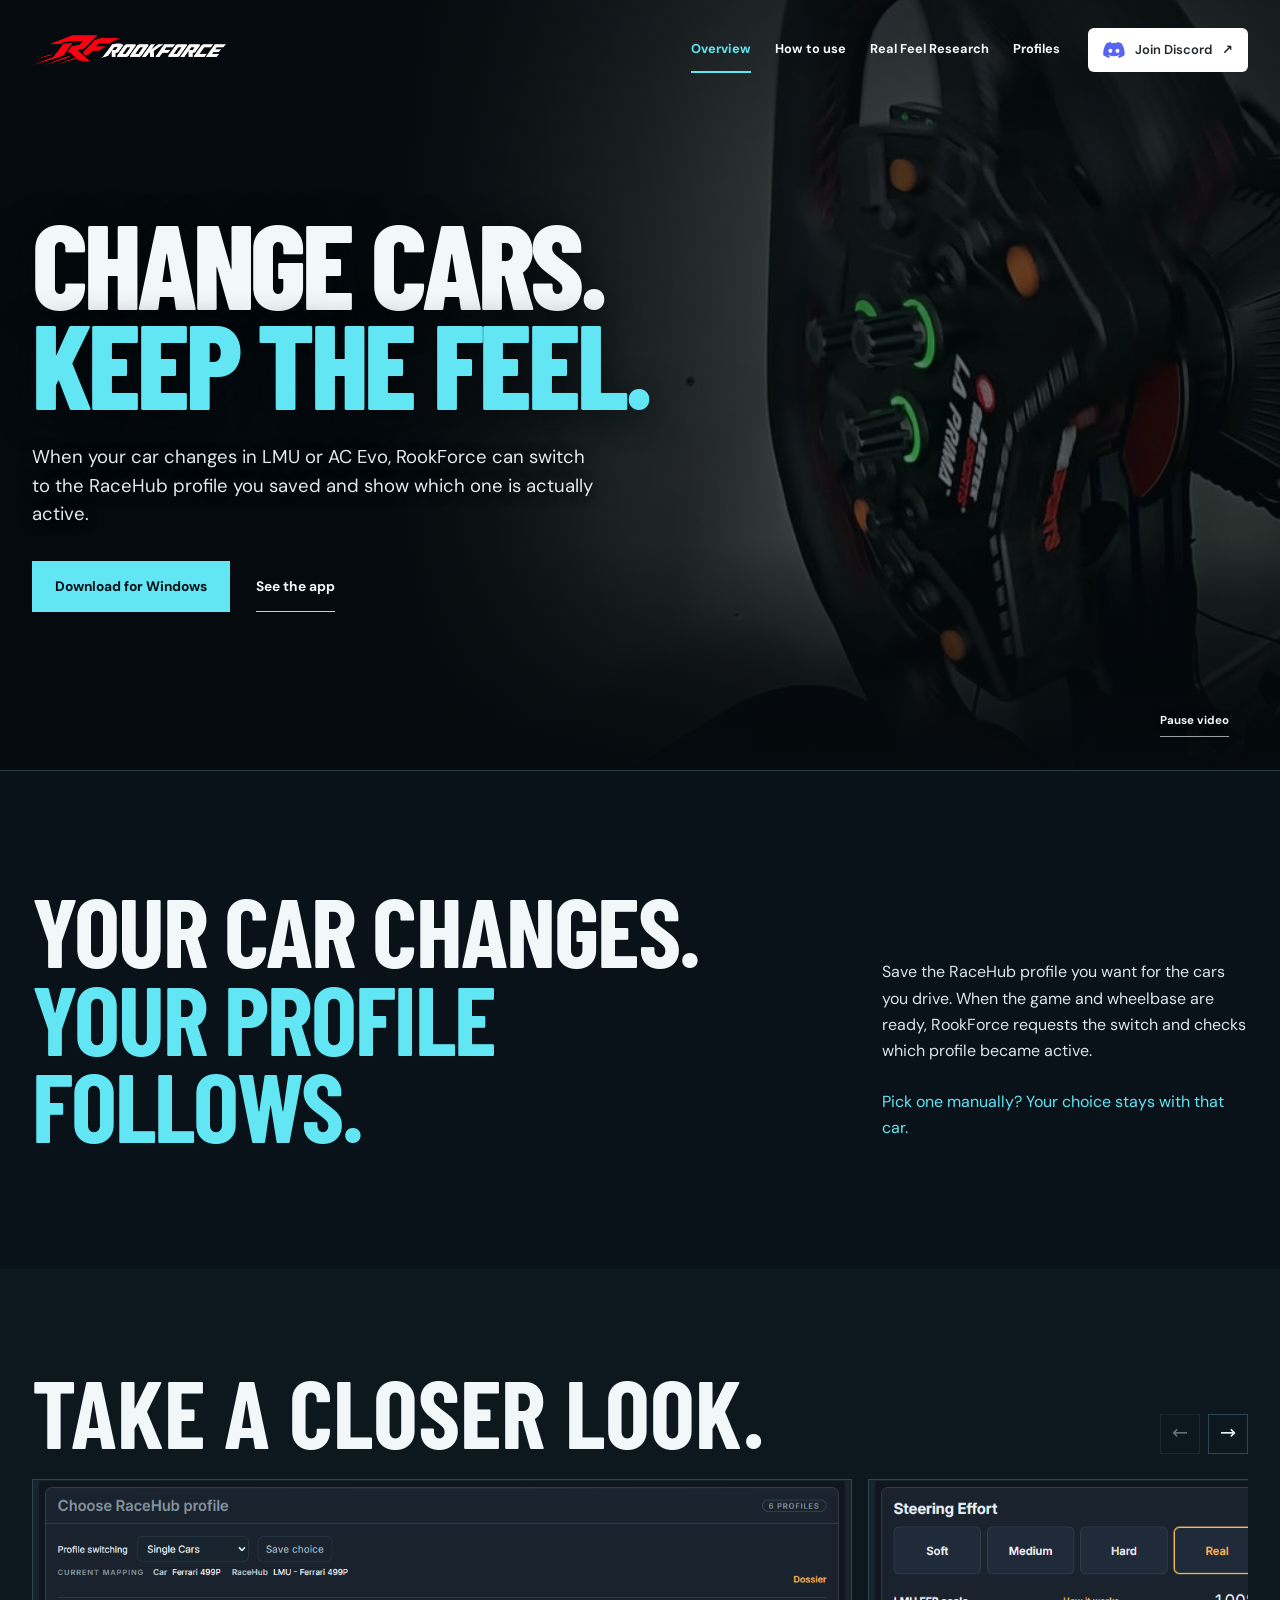
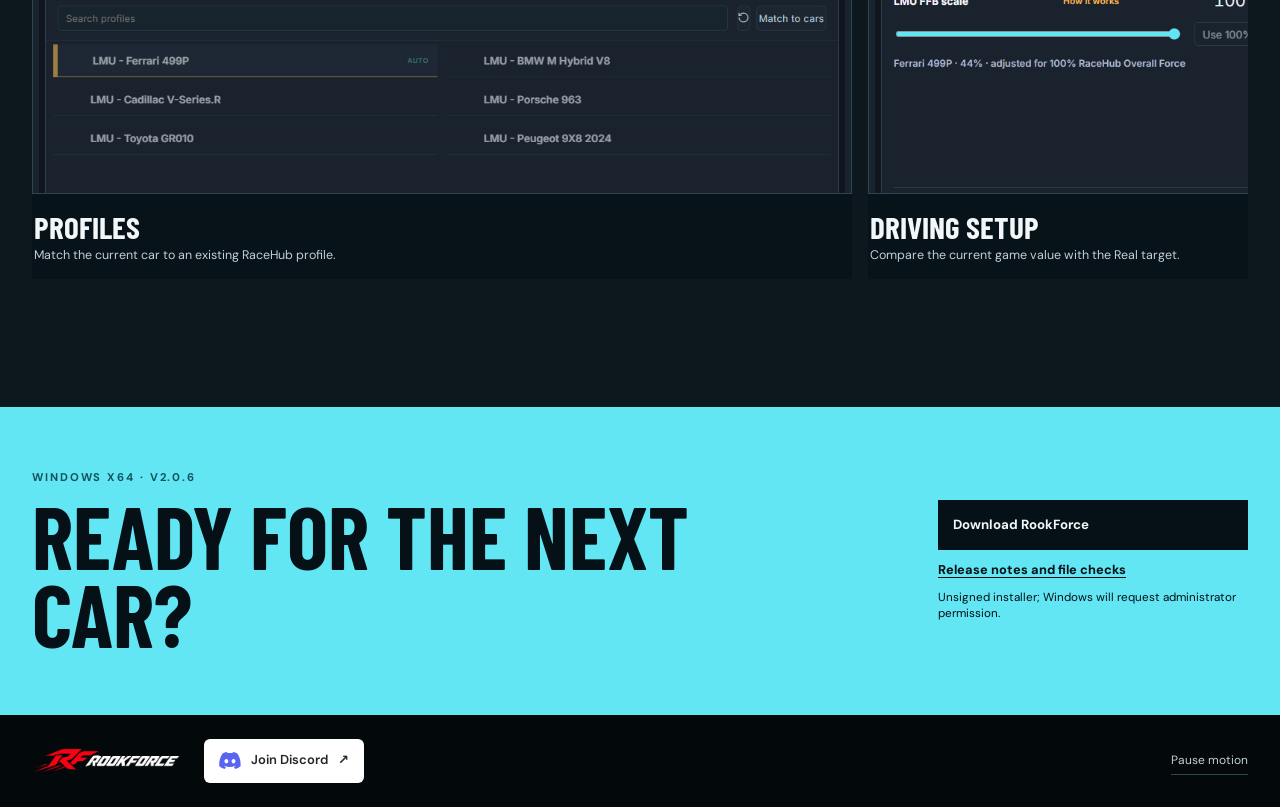
==== commit eba0301d: "Remove behind-the-scenes gallery notes" ====
--- a/index.html
+++ b/index.html
@@ -24,7 +24,7 @@
   <main id="main">
     <section class="hero" id="top" aria-labelledby="hero-title">
       <div class="hero-film">
-        <video class="hero-video" muted loop playsinline preload="metadata" poster="assets/wheel-response-poster.jpg" aria-label="Owner-recorded steering wheel movement">
+        <video class="hero-video" muted loop playsinline preload="metadata" poster="assets/wheel-response-poster.jpg" aria-label="Steering wheel in motion">
           <source src="assets/wheel-response-owner.mp4" type="video/mp4">
           Your browser cannot play this video.
         </video>
@@ -79,7 +79,6 @@
             <figcaption><h3>Game settings</h3><p>Review LMU values, edit recommendations via CSV, or set effect overrides.</p></figcaption>
           </figure>
         </div>
-        <p class="gallery-note">RookForce 2.0.3 screens shown with example data.</p>
       </div>
     </section>
 
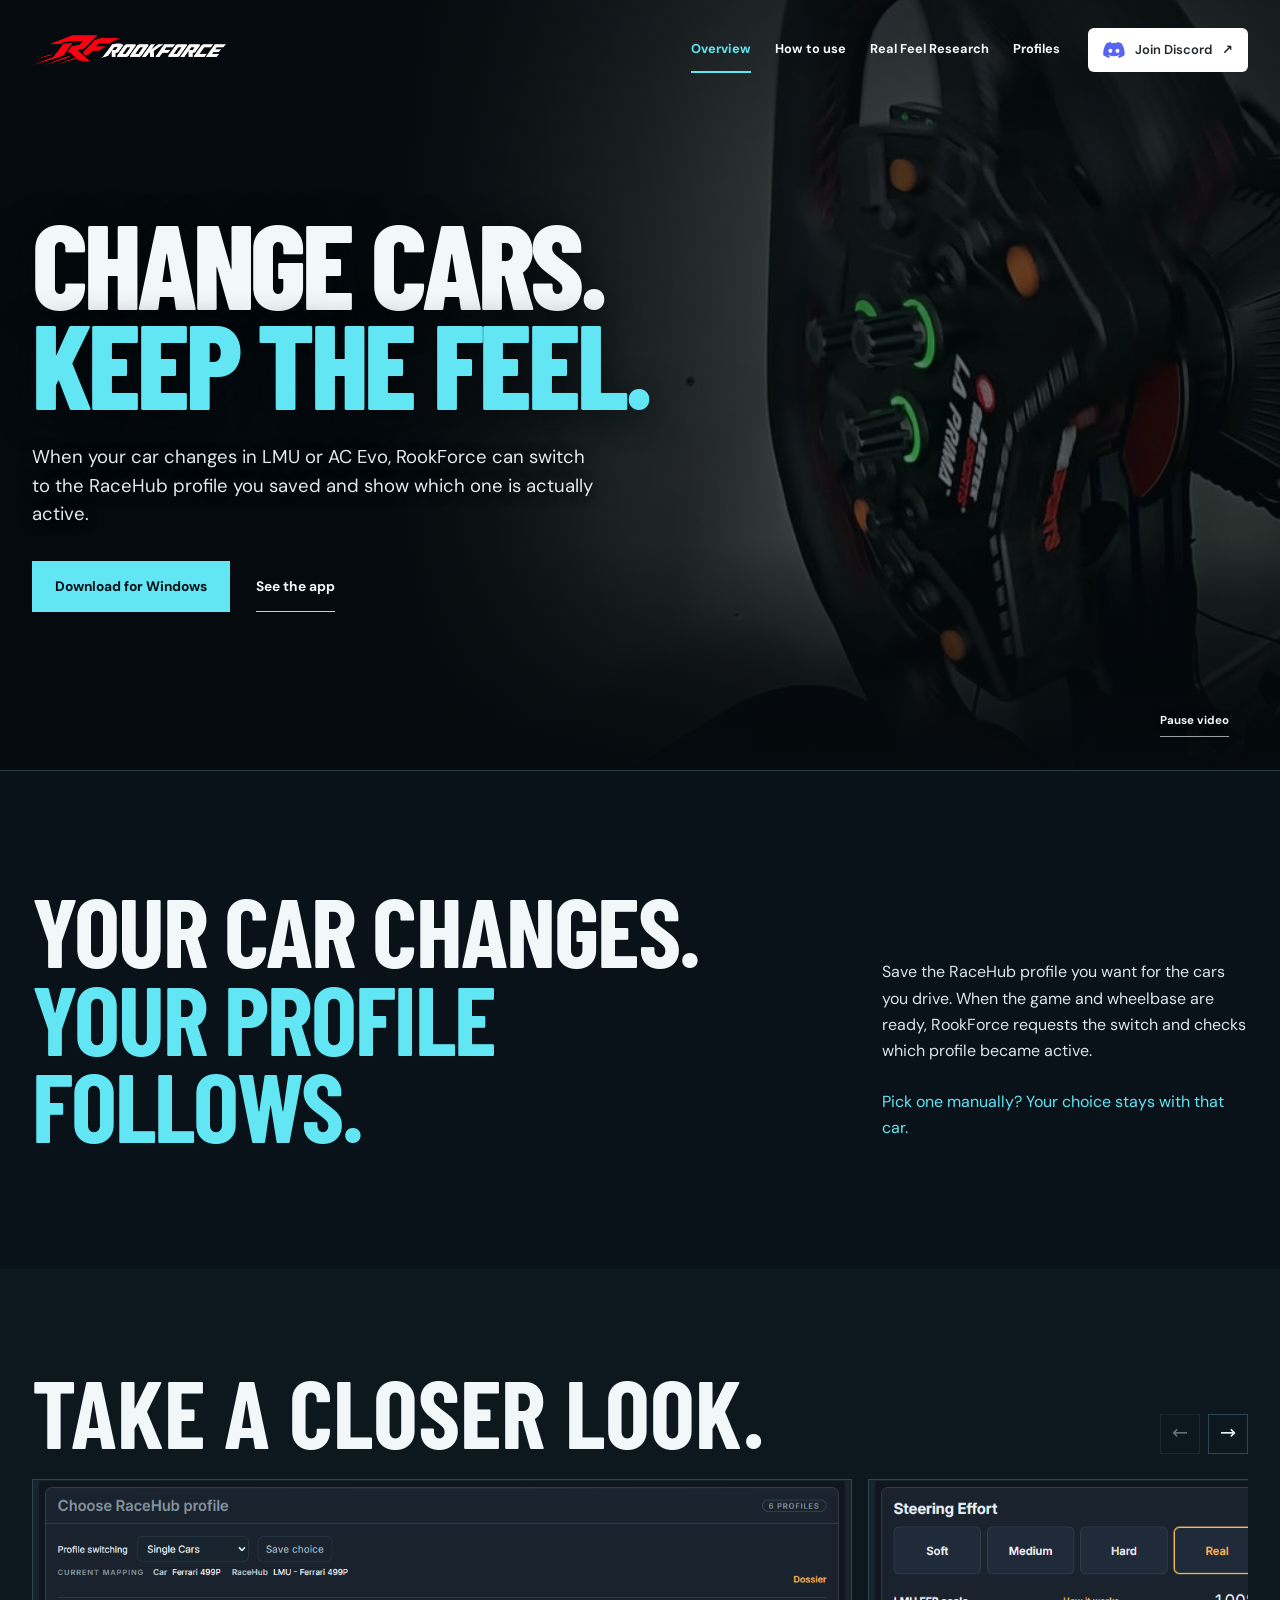
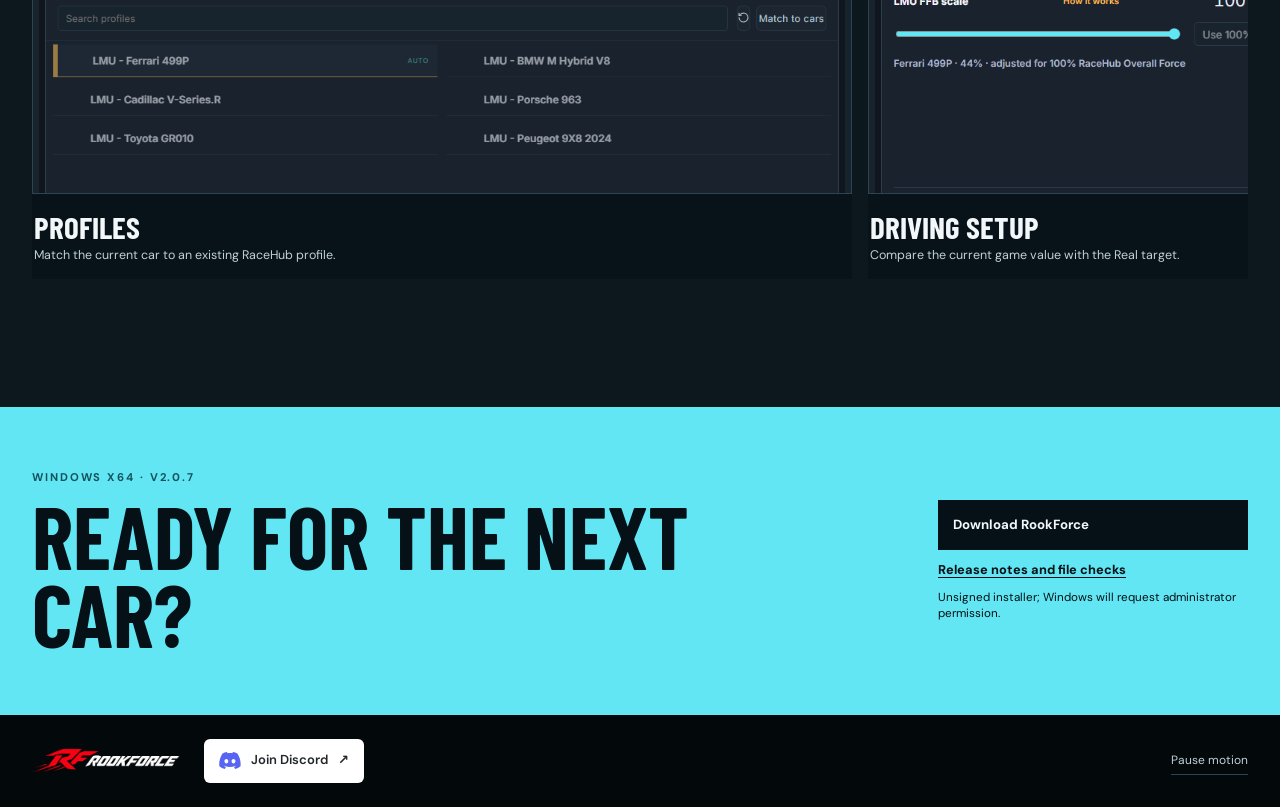
==== commit ab0f3698: "Update stable RookForce download to 2.0.7" ====
--- a/index.html
+++ b/index.html
@@ -84,10 +84,10 @@
 
     <section class="download-section" id="download" aria-labelledby="download-title">
       <div class="wrap download-inner">
-        <div><span class="download-eyebrow">Windows x64 · v2.0.6</span><h2 id="download-title">Ready for the next car?</h2></div>
+        <div><span class="download-eyebrow">Windows x64 · v2.0.7</span><h2 id="download-title">Ready for the next car?</h2></div>
         <div class="download-action">
-          <a class="download-primary" href="https://github.com/convexrook2/RookForce-Releases/releases/download/v2.0.6/RookForce-Setup-2.0.6.exe">Download RookForce</a>
-          <a class="release-link" href="https://github.com/convexrook2/RookForce-Releases/releases/tag/v2.0.6">Release notes and file checks</a>
+          <a class="download-primary" href="https://github.com/convexrook2/RookForce-Releases/releases/download/v2.0.7/RookForce-Setup-2.0.7.exe">Download RookForce</a>
+          <a class="release-link" href="https://github.com/convexrook2/RookForce-Releases/releases/tag/v2.0.7">Release notes and file checks</a>
           <p>Unsigned installer; Windows will request administrator permission.</p>
         </div>
       </div>
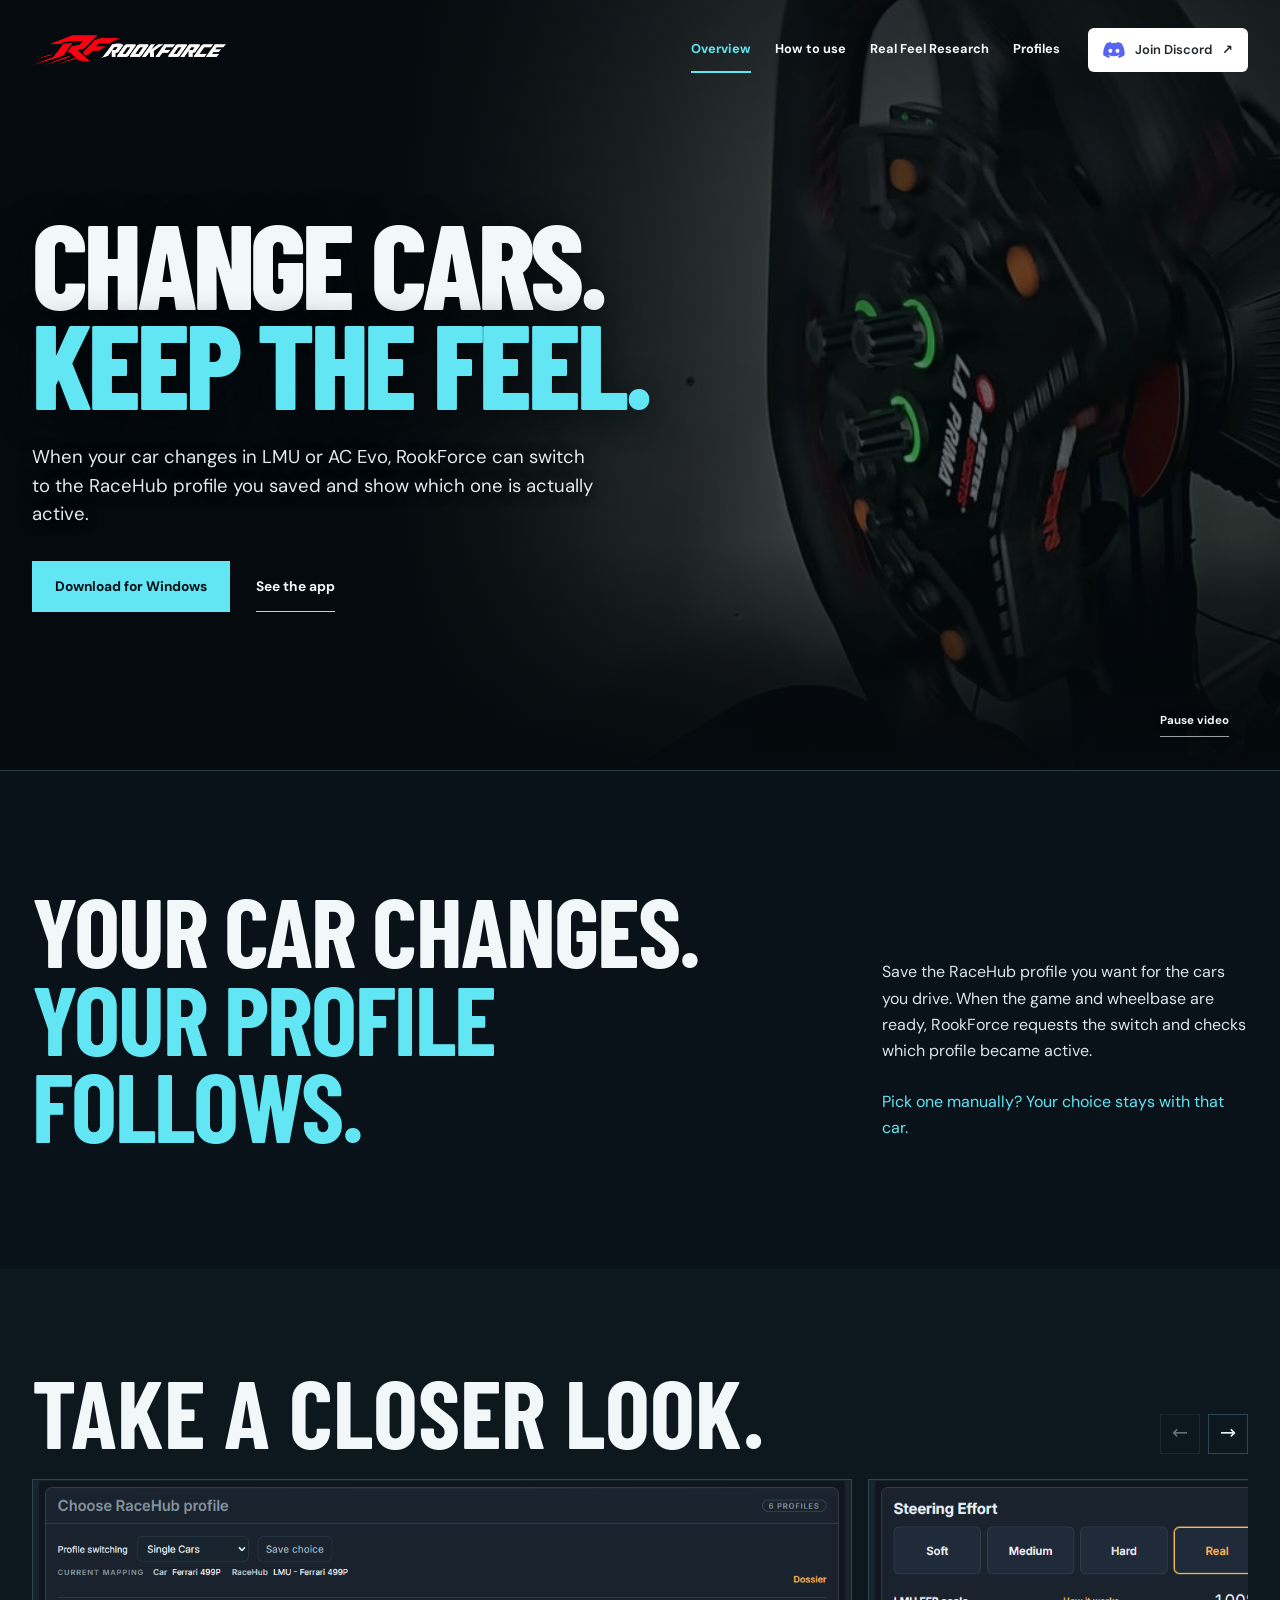
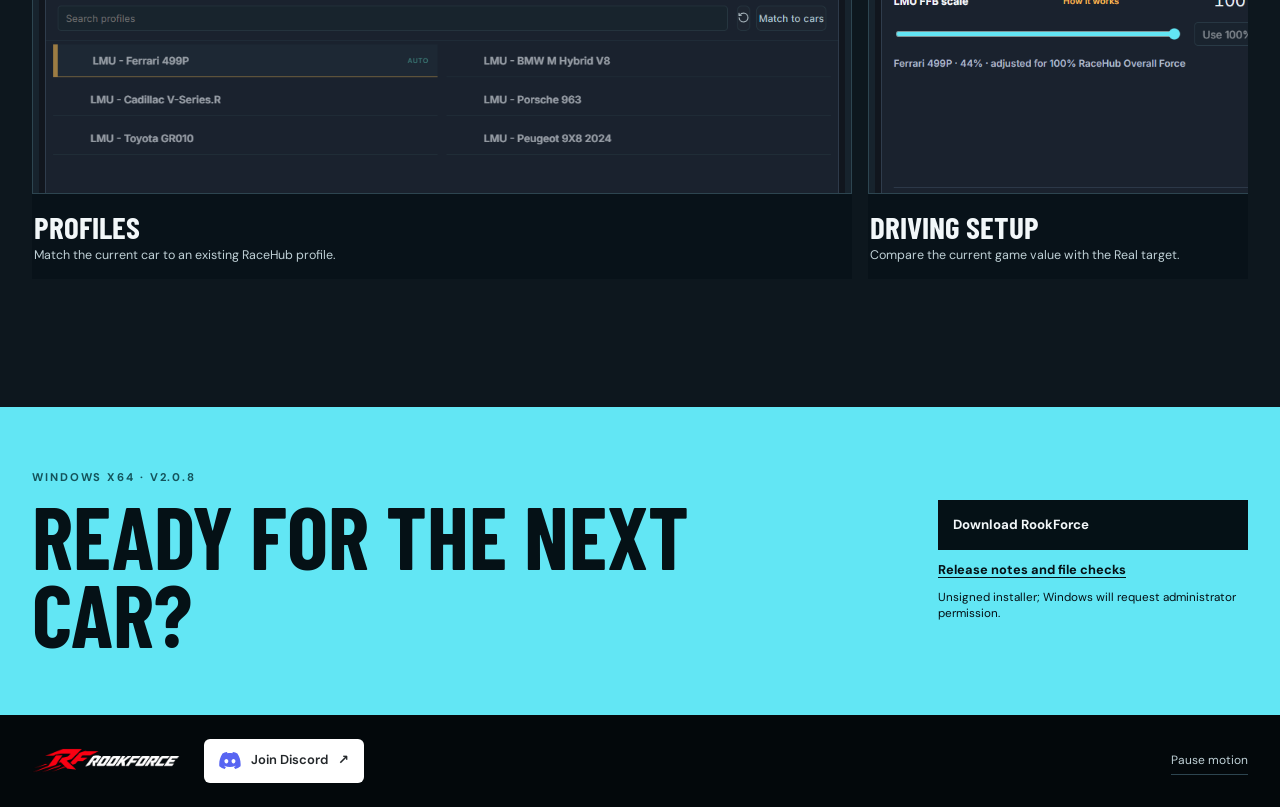
==== commit 1597f837: "Update public download to RookForce 2.0.8 stable" ====
--- a/index.html
+++ b/index.html
@@ -84,10 +84,10 @@
 
     <section class="download-section" id="download" aria-labelledby="download-title">
       <div class="wrap download-inner">
-        <div><span class="download-eyebrow">Windows x64 · v2.0.7</span><h2 id="download-title">Ready for the next car?</h2></div>
+        <div><span class="download-eyebrow">Windows x64 · v2.0.8</span><h2 id="download-title">Ready for the next car?</h2></div>
         <div class="download-action">
-          <a class="download-primary" href="https://github.com/convexrook2/RookForce-Releases/releases/download/v2.0.7/RookForce-Setup-2.0.7.exe">Download RookForce</a>
-          <a class="release-link" href="https://github.com/convexrook2/RookForce-Releases/releases/tag/v2.0.7">Release notes and file checks</a>
+          <a class="download-primary" href="https://github.com/convexrook2/RookForce-Releases/releases/download/v2.0.8/RookForce-Setup-2.0.8.exe">Download RookForce</a>
+          <a class="release-link" href="https://github.com/convexrook2/RookForce-Releases/releases/tag/v2.0.8">Release notes and file checks</a>
           <p>Unsigned installer; Windows will request administrator permission.</p>
         </div>
       </div>
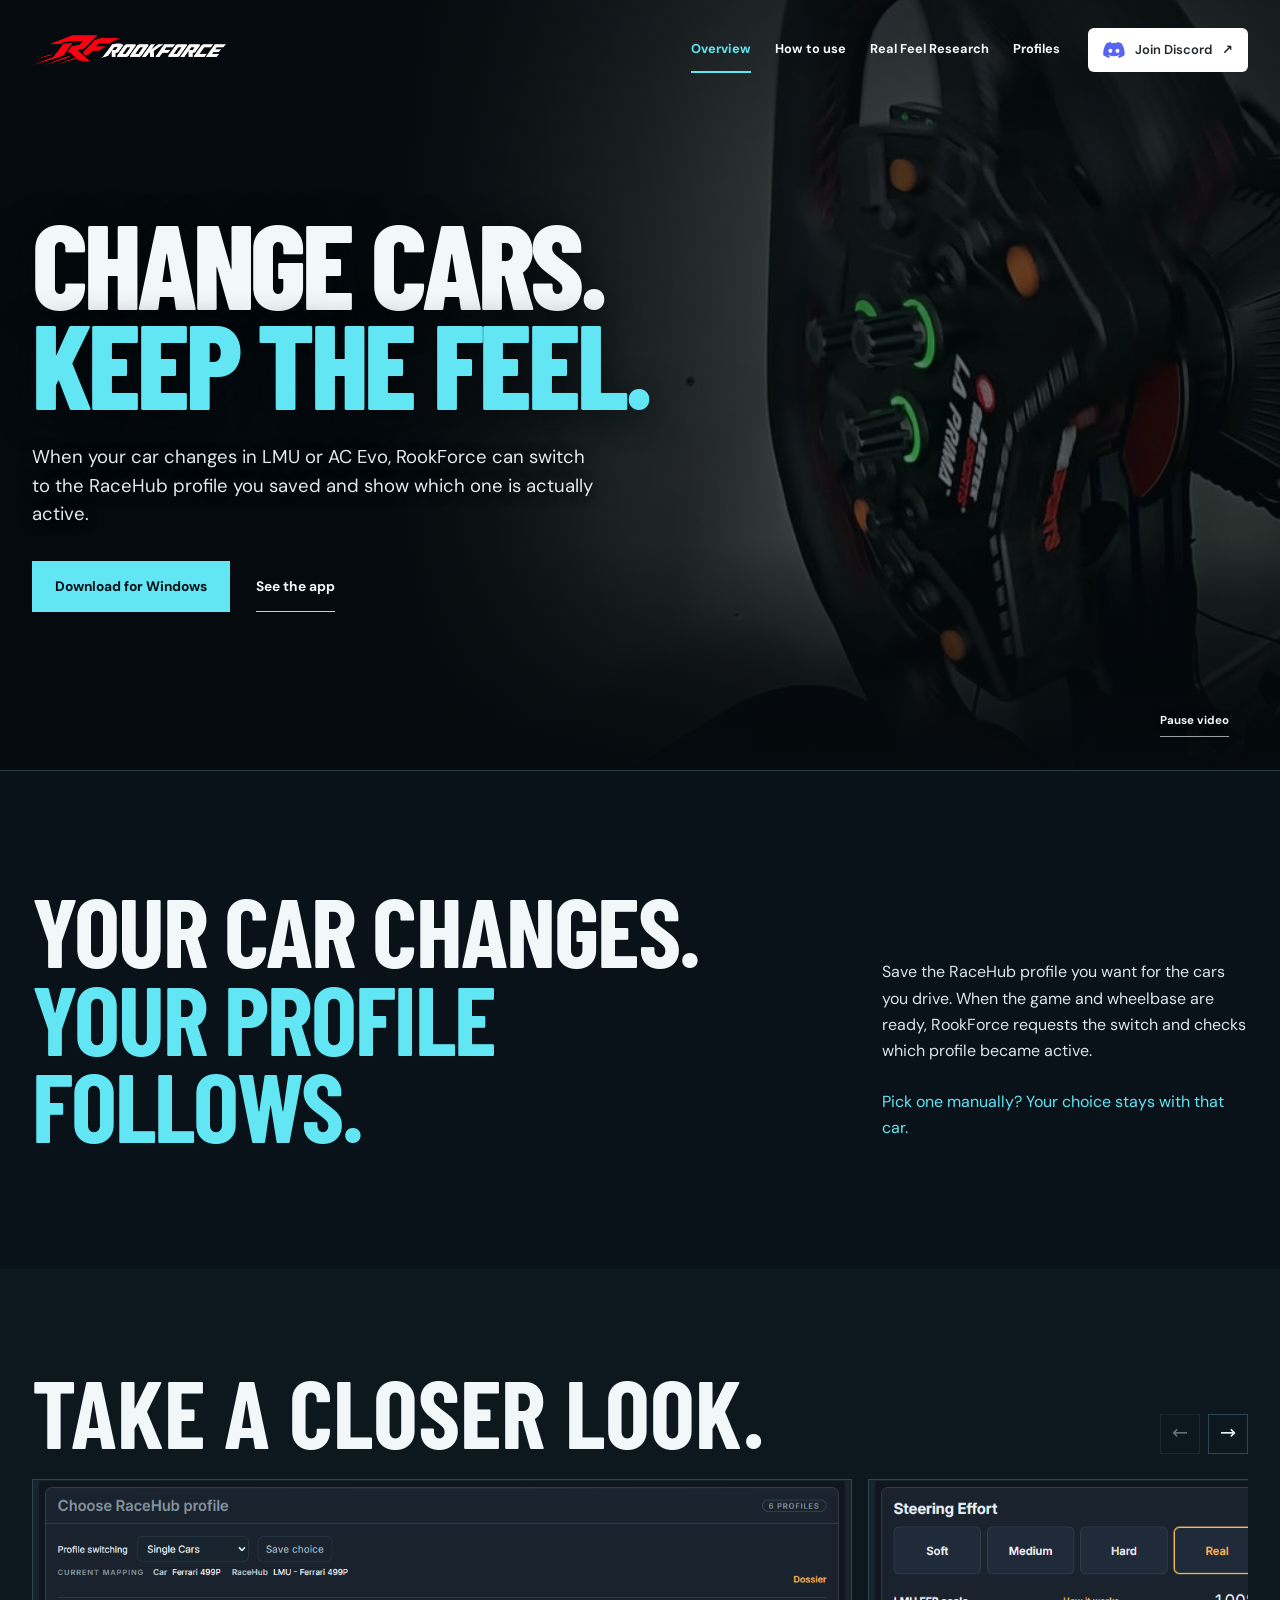
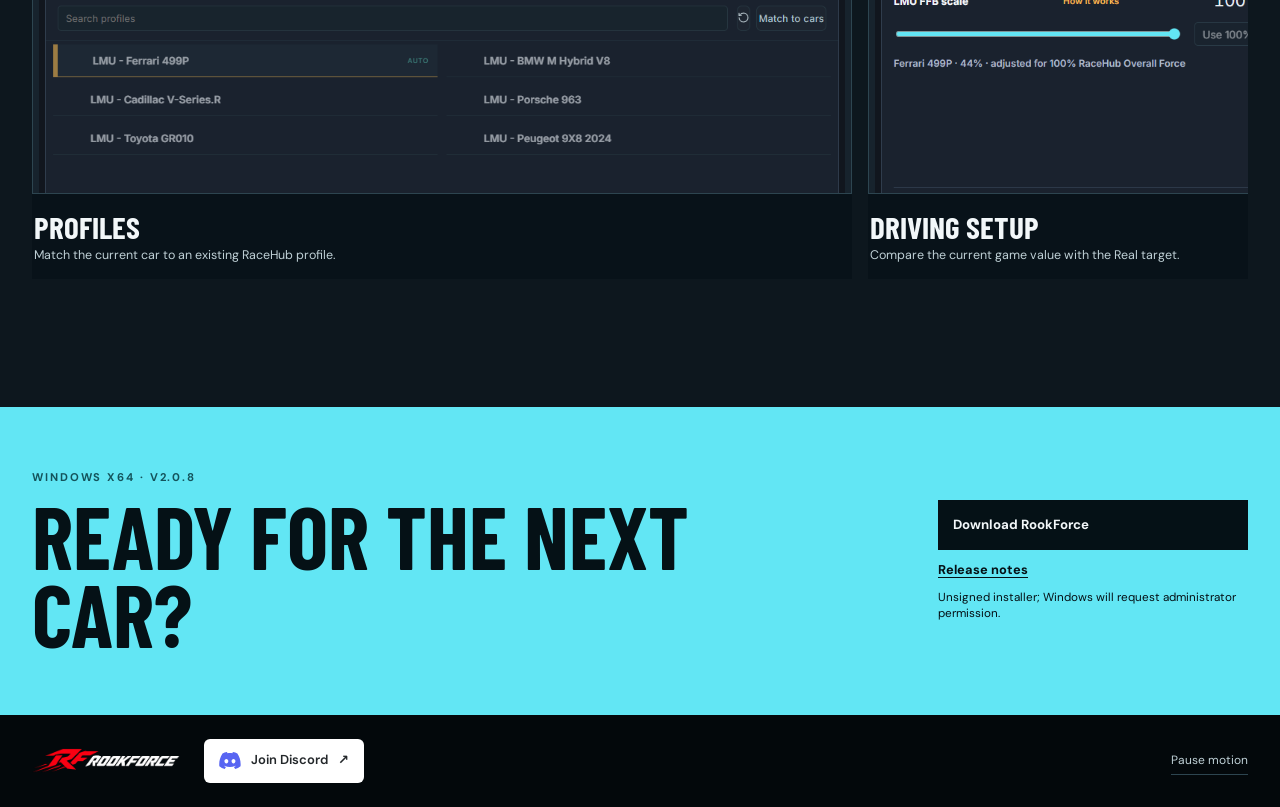
==== commit 5629c976: "Use driver-facing release notes link text" ====
--- a/index.html
+++ b/index.html
@@ -87,7 +87,7 @@
         <div><span class="download-eyebrow">Windows x64 · v2.0.8</span><h2 id="download-title">Ready for the next car?</h2></div>
         <div class="download-action">
           <a class="download-primary" href="https://github.com/convexrook2/RookForce-Releases/releases/download/v2.0.8/RookForce-Setup-2.0.8.exe">Download RookForce</a>
-          <a class="release-link" href="https://github.com/convexrook2/RookForce-Releases/releases/tag/v2.0.8">Release notes and file checks</a>
+          <a class="release-link" href="https://github.com/convexrook2/RookForce-Releases/releases/tag/v2.0.8">Release notes</a>
           <p>Unsigned installer; Windows will request administrator permission.</p>
         </div>
       </div>
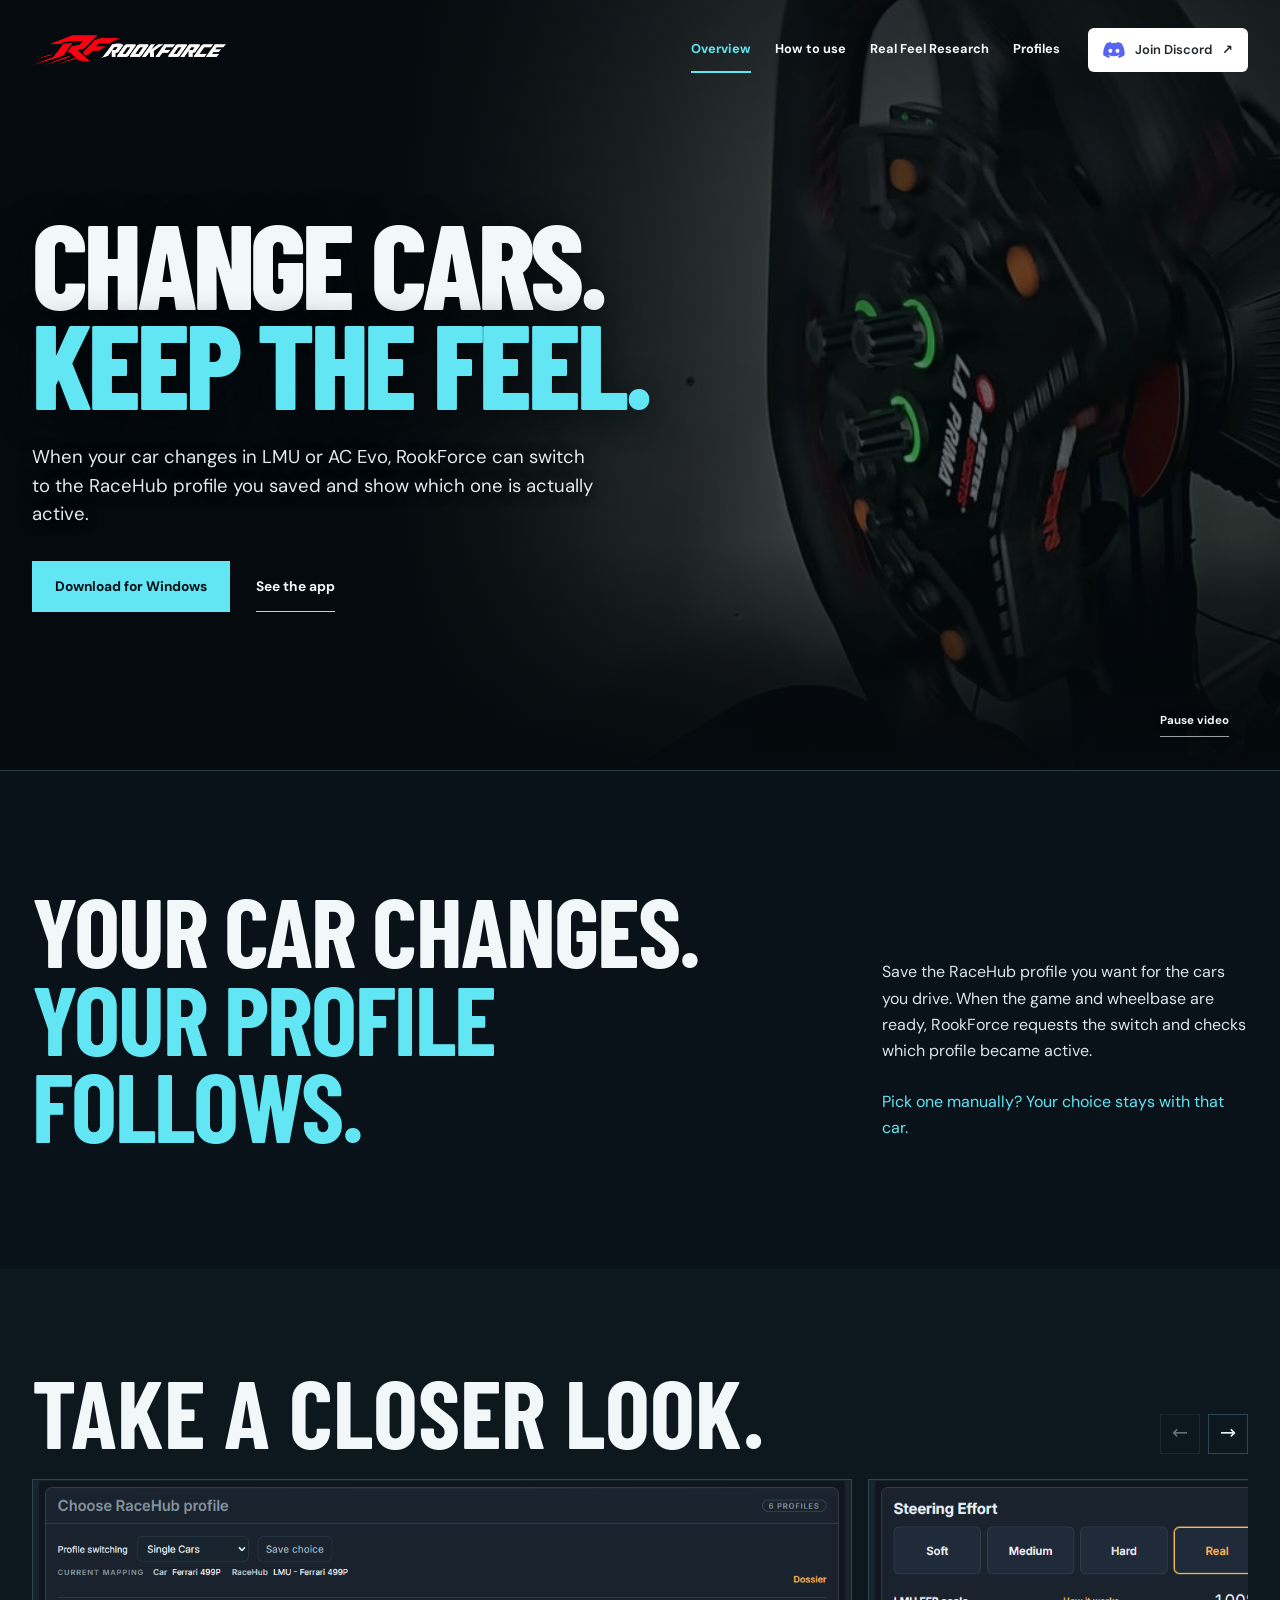
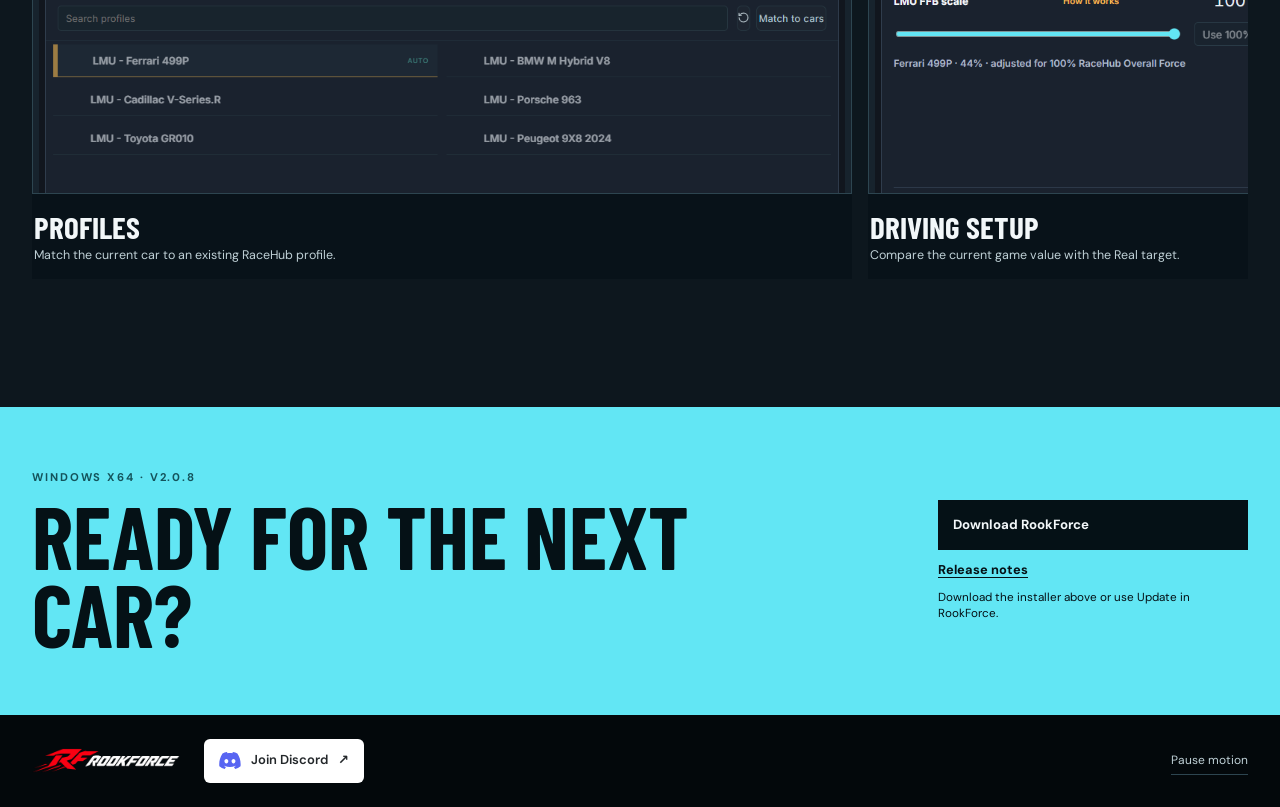
==== commit 95cb24de: "Keep installer download copy focused on the user action" ====
--- a/index.html
+++ b/index.html
@@ -88,7 +88,7 @@
         <div class="download-action">
           <a class="download-primary" href="https://github.com/convexrook2/RookForce-Releases/releases/download/v2.0.8/RookForce-Setup-2.0.8.exe">Download RookForce</a>
           <a class="release-link" href="https://github.com/convexrook2/RookForce-Releases/releases/tag/v2.0.8">Release notes</a>
-          <p>Unsigned installer; Windows will request administrator permission.</p>
+          <p>Download the installer above or use Update in RookForce.</p>
         </div>
       </div>
     </section>
